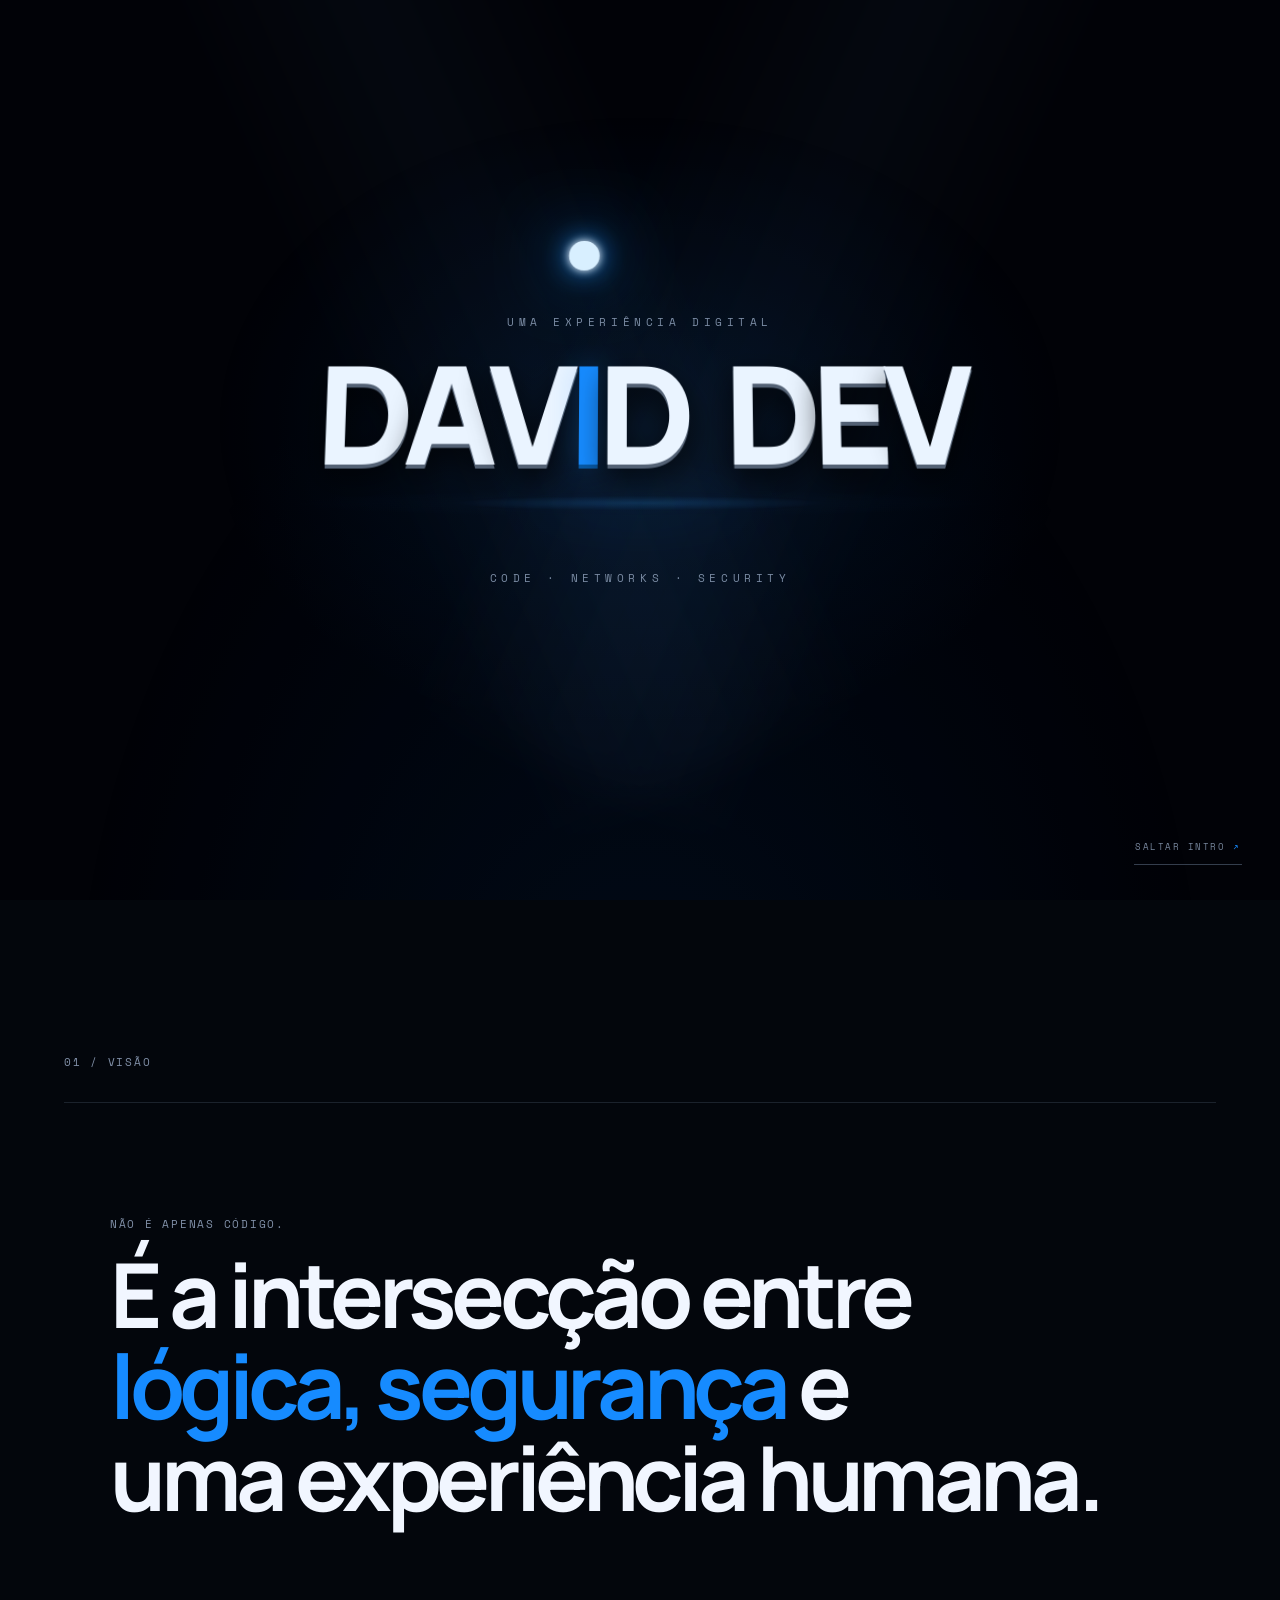
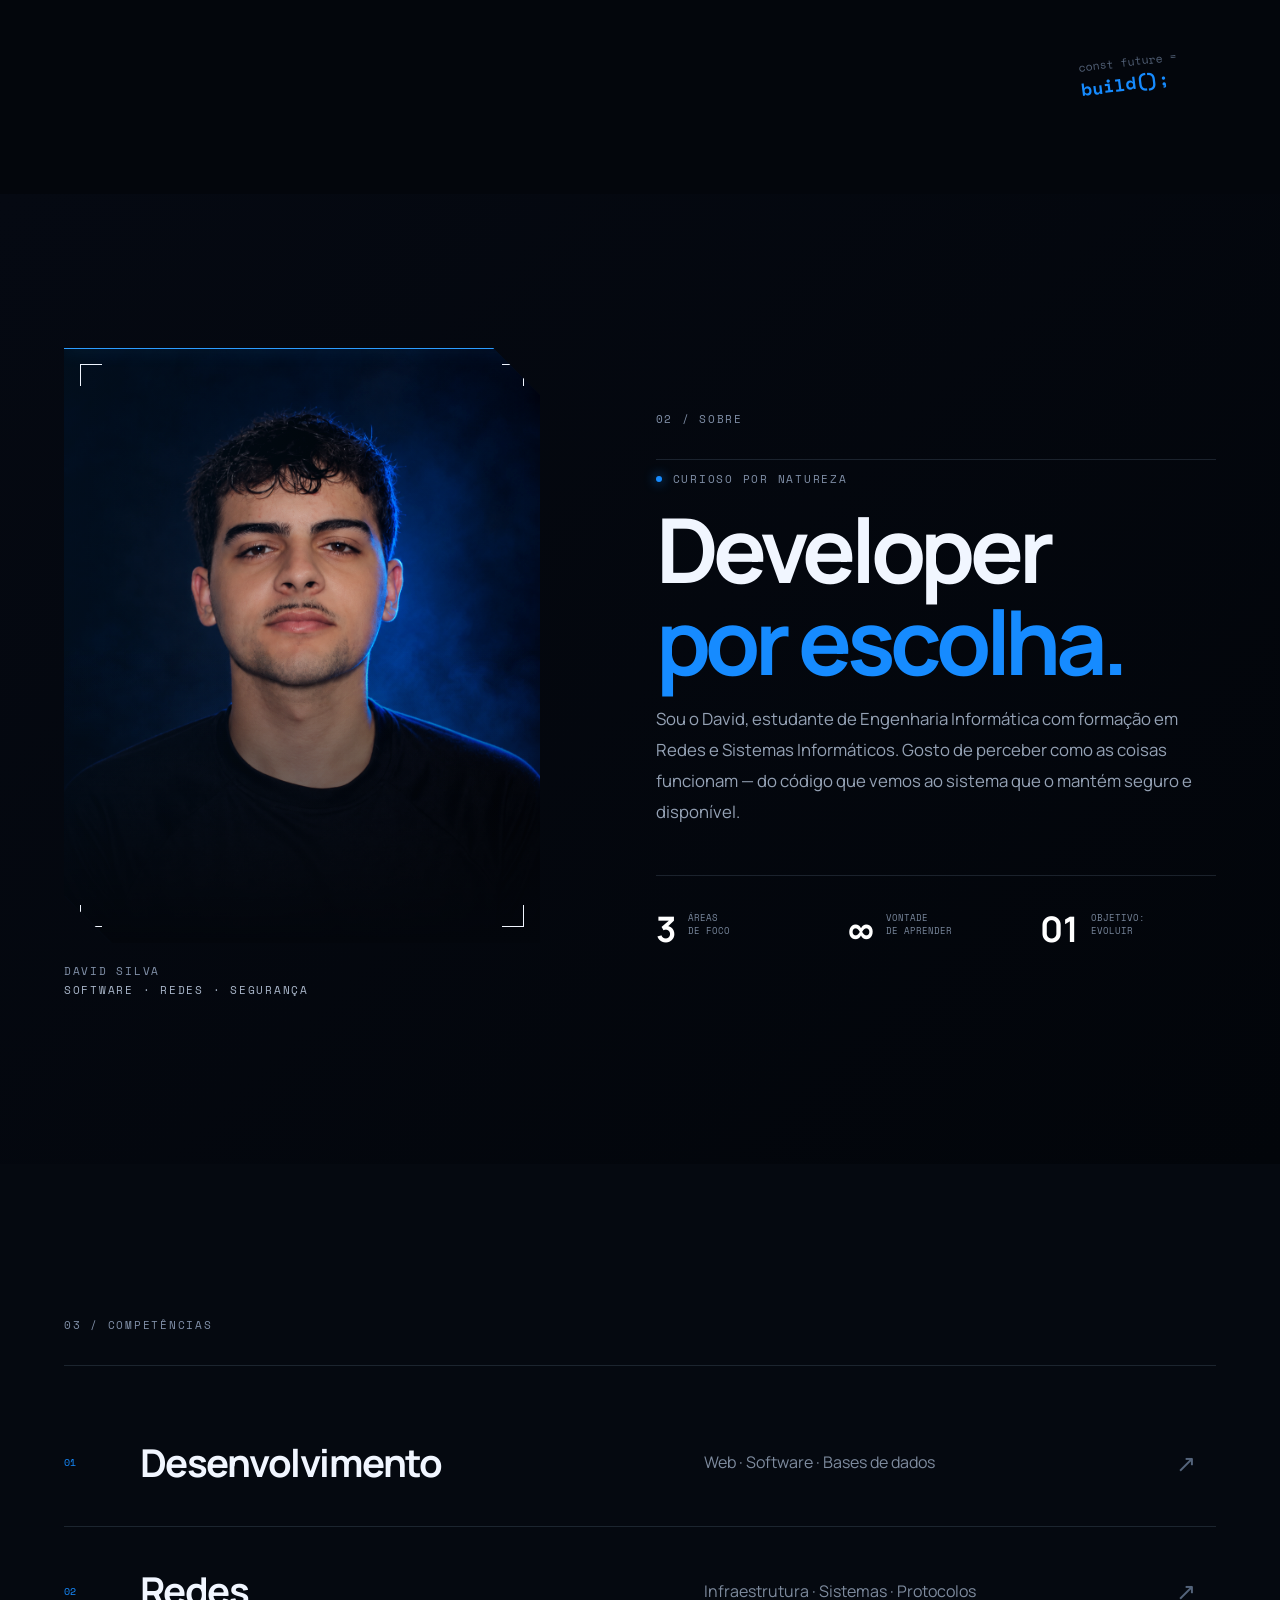
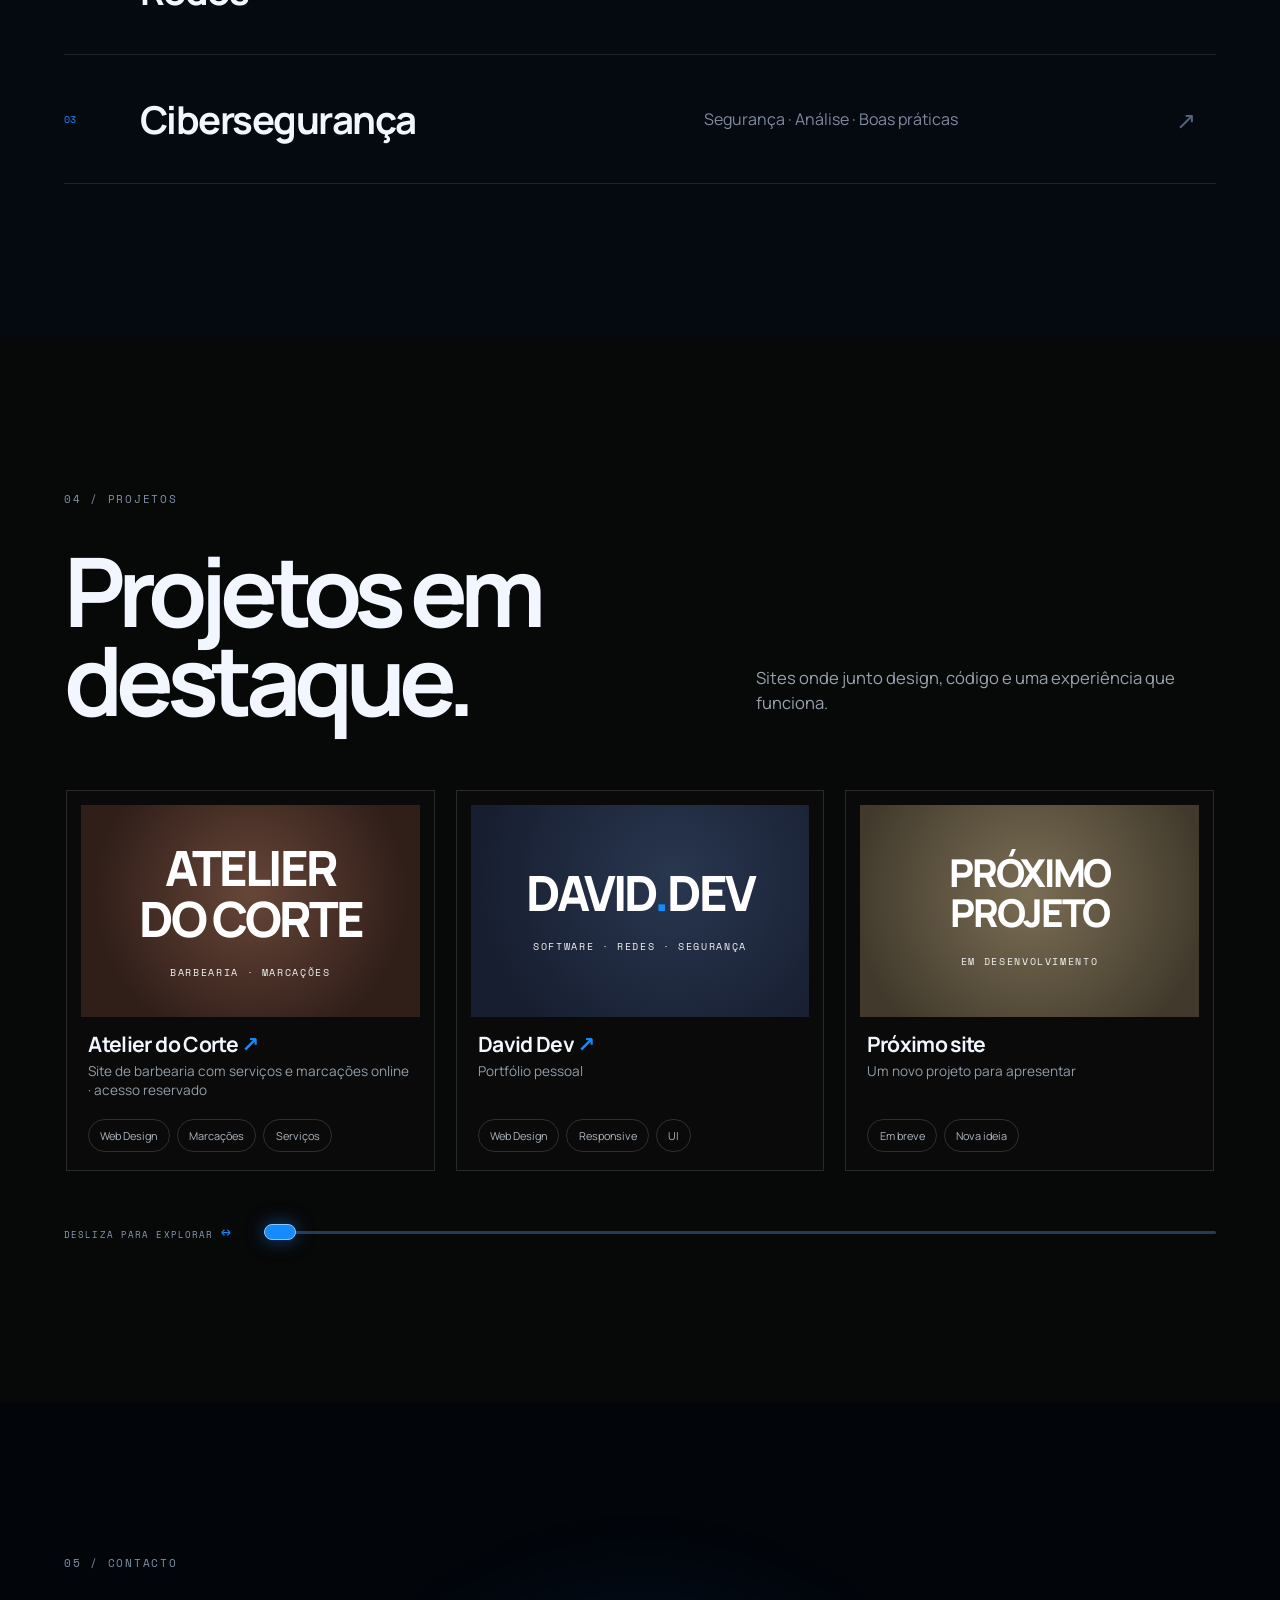
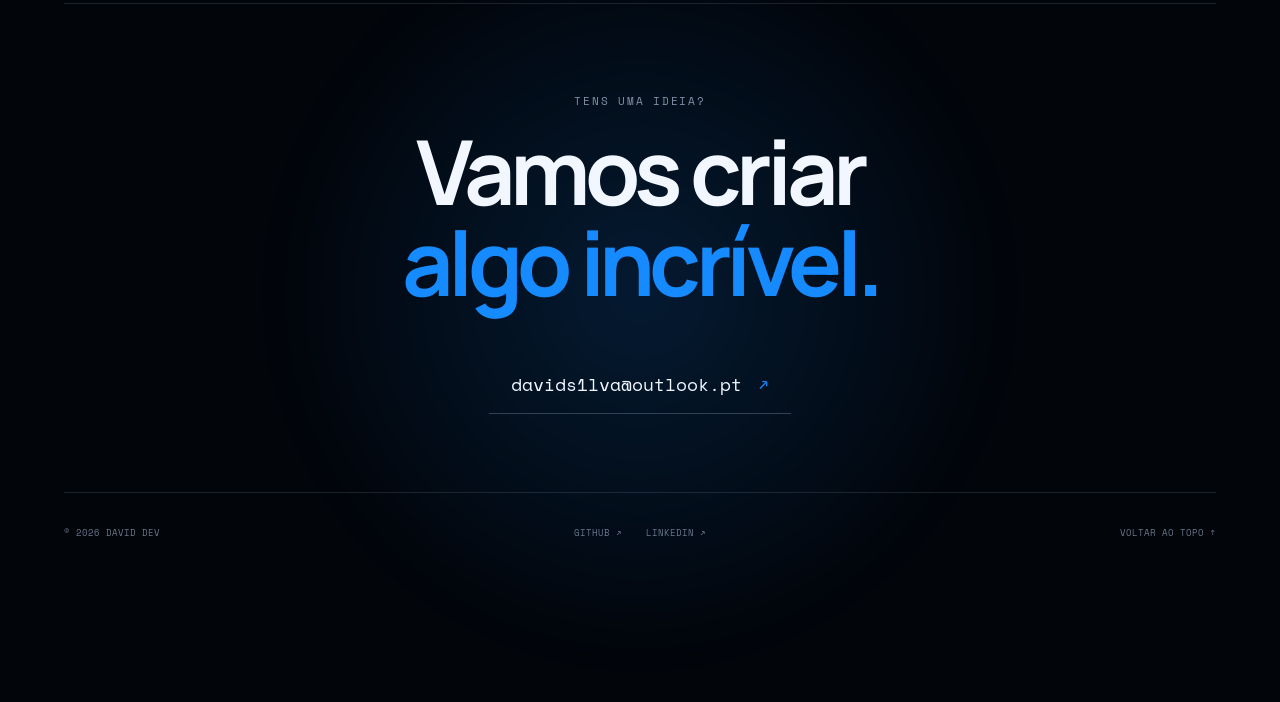
==== index.html @ c08ee21b "Refresh featured project stylesheet in browsers" ====
<!doctype html>
<html lang="pt-PT">
<head>
  <meta charset="UTF-8" />
  <meta name="viewport" content="width=device-width, initial-scale=1.0" />
  <meta name="theme-color" content="#03060c" />
  <meta name="description" content="Portfólio de David — estudante de Engenharia Informática, developer e entusiasta de redes e cibersegurança." />
  <title>David Dev — Software, Redes & Cibersegurança</title>
  <link rel="preconnect" href="https://fonts.googleapis.com" />
  <link rel="preconnect" href="https://fonts.gstatic.com" crossorigin />
  <link href="https://fonts.googleapis.com/css2?family=Manrope:wght@400;500;600;700;800&family=Space+Mono:wght@400;700&display=swap" rel="stylesheet" />
  <link rel="icon" type="image/svg+xml" href="data:image/svg+xml,%3Csvg xmlns='http://www.w3.org/2000/svg' viewBox='0 0 64 64'%3E%3Crect width='64' height='64' rx='14' fill='%2303060c'/%3E%3Cpath d='M17 16h14c11 0 18 6 18 16S42 48 31 48H17V16Zm10 9v14h4c5 0 8-2 8-7s-3-7-8-7h-4Z' fill='%231f8fff'/%3E%3C/svg%3E" />
  <link rel="stylesheet" href="styles.css?v=featured-20260915b" />
</head>
<body>
  <div class="noise" aria-hidden="true"></div>
  <div class="cursor-glow" aria-hidden="true"></div>

  <div class="cinematic-intro" id="cinematicIntro" aria-label="Introdução David Dev">
    <div class="cinema-sky" aria-hidden="true"></div>
    <div class="cinema-beam beam-left" aria-hidden="true"></div>
    <div class="cinema-beam beam-right" aria-hidden="true"></div>
    <div class="studio-scene">
      <p class="studio-presents">UMA EXPERIÊNCIA DIGITAL</p>
      <div class="studio-wordmark" aria-label="David Dev">
        <span>D</span><span>A</span><span>V</span><span class="letter-i">I<i class="studio-orb"></i></span><span>D</span>
        <b aria-hidden="true"></b>
        <span>D</span><span>E</span><span>V</span>
      </div>
      <div class="cinema-floor" aria-hidden="true"><i></i></div>
      <p class="studio-signature">CODE · NETWORKS · SECURITY</p>
    </div>
    <button class="skip-intro" type="button" id="skipIntro">SALTAR INTRO <span>↗</span></button>
  </div>

  <header class="nav-wrap">
    <a class="brand" href="#inicio" aria-label="David Dev — início">DAVID<span>.</span>DEV</a>
    <nav aria-label="Navegação principal">
      <a href="#sobre">Sobre</a>
      <a href="#projetos">Projetos</a>
      <a href="#contacto">Contacto</a>
    </nav>
    <a class="nav-cta magnetic" href="#contacto">Vamos falar <span>↗</span></a>
  </header>

  <main>
    <section class="hero" id="inicio">
      <div class="hero-layout">
        <div class="hero-content">
          <p class="eyebrow"><span></span> ENGENHARIA INFORMÁTICA · PORTUGAL</p>
          <h1>
            <span class="hero-line">Não é apenas um</span>
            <span class="hero-line">site <em>“bonitinho”.</em></span>
          </h1>
          <div class="hero-promise">
            <p class="mono">PENSADO PARA CRIAR</p>
            <div>
              <span>presença.</span>
              <span>segurança.</span>
              <span>experiência.</span>
            </div>
          </div>
          <a href="#sobre" class="hero-explore magnetic">CONHECER O DAVID <span>↓</span></a>
        </div>
        <figure class="hero-portrait" id="heroPortrait">
          <div class="portrait-halo" aria-hidden="true"></div>
          <img src="assets/david-placeholder.png" alt="Retrato de David" />
          <figcaption><span>DAVID SILVA</span><small>SOFTWARE DEVELOPER</small></figcaption>
        </figure>
      </div>
      <div class="hero-index" aria-hidden="true">00 — 01</div>
      <div class="scroll-tag" aria-hidden="true">SCROLL TO DISCOVER <span></span></div>
    </section>

    <section class="statement section-pad">
      <div class="section-number">01 / VISÃO</div>
      <div class="statement-copy reveal">
        <p class="mono">NÃO É APENAS CÓDIGO.</p>
        <h2>É a intersecção entre<br /><span>lógica, segurança</span> e<br />uma experiência humana.</h2>
      </div>
      <div class="float-code" aria-hidden="true">
        <span>const future =</span>
        <strong>build();</strong>
      </div>
    </section>

    <section class="about section-pad" id="sobre">
      <div class="about-visual reveal">
        <div class="photo-frame">
          <img class="photo-normal" src="assets/david-placeholder.png" alt="Retrato de David com iluminação azul sobre fundo escuro" />
          <div class="photo-matrix" aria-hidden="true">
            <img src="assets/ChatGPT Image 14_09_2026, 19_52_43.png" alt="" />
            <div class="matrix-code">
              <span>10110<br />01101<br />11001<br />00110<br />10011<br />01001</span>
              <span>DEV<br />0101<br />1100<br />0011<br />CODE<br />1010</span>
              <span>11010<br />00101<br />01110<br />10101<br />00011<br />11100</span>
              <span>NET<br />1011<br />SEC<br />0100<br />1110<br />DATA</span>
              <span>00111<br />11000<br />10110<br />01001<br />11101<br />00010</span>
              <span>SYS<br />0110<br />ROOT<br />1001<br />0101<br />NULL</span>
              <span>10101<br />01010<br />11100<br />00111<br />10001<br />01110</span>
              <span>0100<br />BYTE<br />1101<br />NODE<br />0010<br />1011</span>
            </div>
          </div>
          <div class="photo-scan" aria-hidden="true"></div>
          <span class="corner c1"></span><span class="corner c2"></span><span class="corner c3"></span><span class="corner c4"></span>
        </div>
        <p class="photo-note">DAVID SILVA<br /><strong>SOFTWARE · REDES · SEGURANÇA</strong></p>
      </div>
      <div class="about-copy reveal">
        <div class="section-number">02 / SOBRE</div>
        <p class="eyebrow"><span></span> CURIOSO POR NATUREZA</p>
        <h2>Developer<br /><span>por escolha.</span></h2>
        <p>Sou o David, estudante de Engenharia Informática com formação em Redes e Sistemas Informáticos. Gosto de perceber como as coisas funcionam — do código que vemos ao sistema que o mantém seguro e disponível.</p>
        <div class="stats">
          <div><strong>3</strong><span>ÁREAS<br />DE FOCO</span></div>
          <div><strong>∞</strong><span>VONTADE<br />DE APRENDER</span></div>
          <div><strong>01</strong><span>OBJETIVO:<br />EVOLUIR</span></div>
        </div>
      </div>
    </section>

    <section class="skills section-pad">
      <div class="section-number">03 / COMPETÊNCIAS</div>
      <div class="skills-list">
        <article class="skill-row reveal"><span>01</span><h3>Desenvolvimento</h3><p>Web · Software · Bases de dados</p><b>↗</b></article>
        <article class="skill-row reveal"><span>02</span><h3>Redes</h3><p>Infraestrutura · Sistemas · Protocolos</p><b>↗</b></article>
        <article class="skill-row reveal"><span>03</span><h3>Cibersegurança</h3><p>Segurança · Análise · Boas práticas</p><b>↗</b></article>
      </div>
    </section>

    <section class="projects section-pad" id="projetos" aria-labelledby="featured-heading">
  <div class="site-showcase-heading reveal">
    <div>
      <div class="section-number">04 / PROJETOS</div>
      <h2 id="featured-heading">Projetos em<br />destaque.</h2>
    </div>
    <p>Sites onde junto design, código e uma experiência que funciona.</p>
  </div>
  <div class="site-carousel reveal" id="siteCarousel" aria-label="Galeria de sites">
    <a class="site-tile" href="https://atelier-do-corte-david.davidsilva16766.chatgpt.site" target="_blank" rel="noopener noreferrer" aria-label="Abrir Atelier do Corte, acesso reservado">
      <div class="site-preview site-preview--barber" aria-hidden="true">
        <div>
          <strong>ATELIER<br>DO CORTE</strong>
          <small>BARBEARIA · MARCAÇÕES</small>
        </div>
      </div>
      <div class="site-tile-meta">
        <h3>Atelier do Corte <span aria-hidden="true">↗</span>
        </h3>
        <p>Site de barbearia com serviços e marcações online · acesso reservado</p>
        <div class="site-tags">
          <span>Web Design</span>
          <span>Marcações</span>
          <span>Serviços</span>
        </div>
      </div>
    </a>
    <a class="site-tile" href="https://davids1lva.github.io/davids1lva/" target="_blank" rel="noopener noreferrer" aria-label="Abrir David Dev">
      <div class="site-preview site-preview--portfolio" aria-hidden="true">
        <div>
          <strong>DAVID<span>.</span>DEV</strong>
          <small>SOFTWARE · REDES · SEGURANÇA</small>
        </div>
      </div>
      <div class="site-tile-meta">
        <h3>David Dev <span aria-hidden="true">↗</span>
        </h3>
        <p>Portfólio pessoal</p>
        <div class="site-tags">
          <span>Web Design</span>
          <span>Responsive</span>
          <span>UI</span>
        </div>
      </div>
    </a>
    <article class="site-tile site-tile--future" aria-label="Espaço para Próximo site">
      <div class="site-preview site-preview--future-one" aria-hidden="true">
        <div>
          <strong>PRÓXIMO<br>PROJETO</strong>
          <small>EM DESENVOLVIMENTO</small>
        </div>
      </div>
      <div class="site-tile-meta">
        <h3>Próximo site</h3>
        <p>Um novo projeto para apresentar</p>
        <div class="site-tags">
          <span>Em breve</span>
          <span>Nova ideia</span>
        </div>
      </div>
    </article>
    <article class="site-tile site-tile--future" aria-label="Espaço para Mais por vir">
      <div class="site-preview site-preview--future-two" aria-hidden="true">
        <div>
          <strong>MAIS POR<br>VIR</strong>
          <small>NOVAS IDEIAS A CAMINHO</small>
        </div>
      </div>
      <div class="site-tile-meta">
        <h3>Mais por vir</h3>
        <p>Espaço para o próximo trabalho</p>
        <div class="site-tags">
          <span>Em breve</span>
          <span>Novos projetos</span>
        </div>
      </div>
    </article>
  </div>
  <div class="site-carousel-control reveal">
    <label for="siteRange">DESLIZA PARA EXPLORAR <span aria-hidden="true">↔</span>
    </label>
    <input id="siteRange" class="site-range" type="range" min="0" max="100" value="0" aria-controls="siteCarousel" aria-label="Deslizar pelos projetos apresentados" />
  </div>
</section>

    <section class="contact section-pad" id="contacto">
      <div class="contact-aura" aria-hidden="true"></div>
      <div class="section-number">05 / CONTACTO</div>
      <div class="contact-copy reveal">
        <p class="mono">TENS UMA IDEIA?</p>
        <h2>Vamos criar<br /><span>algo incrível.</span></h2>
        <a class="email-link magnetic" href="mailto:davids1lva@outlook.pt">davids1lva@outlook.pt <span>↗</span></a>
      </div>
      <footer>
        <p>© <span id="year"></span> DAVID DEV</p>
        <div>
  <a href="https://github.com/davids1lva" target="_blank">GITHUB ↗</a>
  <a href="https://www.linkedin.com/in/davids1lva/" target="_blank">LINKEDIN ↗</a>
</div>
        <a href="#inicio">VOLTAR AO TOPO ↑</a>
      </footer>
    </section>
  </main>
  <script src="script.js"></script>
</body>
</html>
---- styles.css ----
:root{--bg:#03060c;--surface:#080d16;--ink:#f1f6ff;--muted:#8290a6;--blue:#168bff;--line:rgba(151,177,211,.16);--pad:clamp(1.25rem,5vw,5rem)}
*{box-sizing:border-box}html{scroll-behavior:smooth}body{margin:0;background:var(--bg);color:var(--ink);font-family:Manrope,system-ui,sans-serif;overflow-x:hidden}body.loading{overflow:hidden}::selection{background:var(--blue);color:white}a{color:inherit;text-decoration:none}img{display:block;max-width:100%}
.noise{position:fixed;inset:0;z-index:20;pointer-events:none;opacity:.045;background-image:url("data:image/svg+xml,%3Csvg viewBox='0 0 180 180' xmlns='http://www.w3.org/2000/svg'%3E%3Cfilter id='n'%3E%3CfeTurbulence type='fractalNoise' baseFrequency='.8' numOctaves='3' stitchTiles='stitch'/%3E%3C/filter%3E%3Crect width='100%25' height='100%25' filter='url(%23n)' opacity='.8'/%3E%3C/svg%3E")}.cursor-glow{position:fixed;width:420px;height:420px;border-radius:50%;background:radial-gradient(circle,rgba(22,139,255,.14),transparent 68%);pointer-events:none;z-index:25;mix-blend-mode:screen;transform:translate(-50%,-50%);transition:opacity .3s}.intro{position:fixed;inset:0;background:#020409;z-index:100;display:grid;place-content:center;gap:1.5rem;animation:introExit .9s 1.65s cubic-bezier(.7,0,.2,1) forwards}.intro-mark{font-size:clamp(3rem,9vw,7rem);font-weight:800;letter-spacing:-.08em}.intro-mark span,.brand span{color:var(--blue)}.intro-line{width:180px;height:1px;background:#142236;overflow:hidden}.intro-line span{display:block;width:100%;height:100%;background:var(--blue);transform:translateX(-100%);animation:load 1.25s .15s ease forwards}@keyframes load{to{transform:none}}@keyframes introExit{to{transform:translateY(-102%);visibility:hidden}}
.nav-wrap{height:88px;position:absolute;z-index:30;top:0;left:0;width:100%;display:flex;align-items:center;justify-content:space-between;padding:0 var(--pad);border-bottom:1px solid var(--line)}.brand{font:700 .9rem Space Mono,monospace;letter-spacing:.08em}.nav-wrap nav{display:flex;gap:2.2rem}.nav-wrap nav a{font-size:.77rem;color:#aab6c8;transition:.2s}.nav-wrap nav a:hover{color:white}.nav-cta{font-size:.78rem;border:1px solid #283448;padding:.85rem 1.1rem;border-radius:999px}.nav-cta span{color:var(--blue);margin-left:.5rem}
.hero{position:relative;min-height:100svh;display:flex;align-items:center;padding:8rem var(--pad) 4rem;isolation:isolate;overflow:hidden}.hero:before{content:"";position:absolute;inset:0;background:linear-gradient(90deg,var(--bg) 0%,transparent 60%),radial-gradient(circle at 72% 45%,rgba(8,76,145,.13),transparent 34%);z-index:-2}.hero-content{width:min(1180px,100%);margin:auto;position:relative;z-index:2}.eyebrow,.mono,.section-number,.photo-note,.project-disclaimer{font:400 .68rem Space Mono,monospace;letter-spacing:.16em;color:#8190a8}.eyebrow{display:flex;align-items:center;gap:.7rem}.eyebrow span{width:6px;height:6px;border-radius:50%;background:var(--blue);box-shadow:0 0 12px var(--blue)}.hero h1{margin:clamp(1.6rem,4vw,3rem) 0;font-size:clamp(4rem,10.8vw,9.6rem);line-height:.82;letter-spacing:-.075em;user-select:none}.hero-line{display:block;opacity:0;transform:translateY(70px);animation:heroIn 1.1s 2.05s cubic-bezier(.16,1,.3,1) forwards}.hero-line:nth-child(2){animation-delay:2.18s}.outline{color:transparent;-webkit-text-stroke:1px rgba(227,239,255,.75)}.outline em{font-style:normal;color:var(--blue);-webkit-text-stroke:0;text-shadow:0 0 45px rgba(22,139,255,.32)}@keyframes heroIn{to{opacity:1;transform:none}}.hero-footer{display:flex;justify-content:space-between;align-items:flex-end;max-width:890px}.hero-footer>p{font-size:clamp(.95rem,1.4vw,1.15rem);line-height:1.75;color:#91a0b5;max-width:550px}.round-link{width:96px;height:96px;border:1px solid #31405a;border-radius:50%;display:flex;flex-direction:column;align-items:center;justify-content:center;gap:.45rem;transition:.3s}.round-link:hover{border-color:var(--blue);background:rgba(22,139,255,.08)}.round-link span{color:var(--blue);font-size:1.35rem}.round-link small{font:400 .55rem Space Mono}.scroll-tag{position:absolute;right:var(--pad);bottom:2rem;writing-mode:vertical-rl;font:400 .52rem Space Mono;letter-spacing:.18em;color:#5e6d83;display:flex;align-items:center;gap:.7rem}.scroll-tag span{display:block;width:1px;height:50px;background:linear-gradient(var(--blue),transparent)}
.hero-orbit{position:absolute;z-index:-1;right:-4vw;top:14%;width:min(50vw,680px);aspect-ratio:1;opacity:.65}.orbit{position:absolute;border:1px solid rgba(47,145,255,.21);border-radius:50%;inset:10%;animation:spin 18s linear infinite}.orbit:before,.orbit:after{content:"";position:absolute;width:8px;height:8px;border-radius:50%;background:var(--blue);box-shadow:0 0 20px var(--blue)}.orbit:before{left:13%;top:12%}.orbit:after{right:5%;bottom:24%}.orbit-two{inset:27%;animation-direction:reverse;animation-duration:11s;border-style:dashed}.core{position:absolute;inset:41%;border-radius:50%;background:var(--blue);filter:blur(35px);opacity:.32}@keyframes spin{to{transform:rotate(360deg)}}
.section-pad{padding:clamp(6rem,12vw,11rem) var(--pad);position:relative}.section-number{padding-bottom:2rem;border-bottom:1px solid var(--line)}.statement{min-height:90vh;display:flex;flex-direction:column;justify-content:center}.statement-copy{margin:clamp(4rem,8vw,8rem) auto;width:min(1060px,100%)}.statement-copy h2,.about-copy h2,.projects-heading h2,.contact h2{font-size:clamp(2.8rem,7vw,7.4rem);line-height:1.02;letter-spacing:-.06em;margin:1rem 0}.statement-copy h2 span,.about-copy h2 span,.projects-heading h2 span,.contact h2 span{color:var(--blue)}.float-code{position:absolute;right:8%;bottom:11%;font:400 .72rem Space Mono;color:#526076;transform:rotate(-7deg)}.float-code strong{display:block;color:#168bff;font-size:1.1rem}
.about{display:grid;grid-template-columns:minmax(280px,.85fr) minmax(340px,1fr);gap:clamp(3rem,9vw,10rem);align-items:center;background:linear-gradient(135deg,#050912,#02050a)}.photo-frame{position:relative;aspect-ratio:4/5;overflow:hidden;background:#07101d;clip-path:polygon(0 0,90% 0,100% 8%,100% 100%,10% 100%,0 92%)}.photo-frame:after{content:"";position:absolute;inset:0;background:linear-gradient(180deg,transparent 50%,#03060c 100%),linear-gradient(90deg,rgba(10,81,150,.18),transparent)}.photo-frame img{width:100%;height:100%;object-fit:cover;filter:saturate(.75) contrast(1.08)}.photo-scan{position:absolute;z-index:2;left:0;top:0;width:100%;height:1px;background:#2c9dff;box-shadow:0 0 16px #168bff;animation:scan 5s ease-in-out infinite}@keyframes scan{50%{top:100%}}.corner{position:absolute;z-index:3;width:22px;height:22px;border-color:#40a9ff}.c1{top:16px;left:16px;border-top:1px solid;border-left:1px solid}.c2{top:16px;right:16px;border-top:1px solid;border-right:1px solid}.c3{bottom:16px;left:16px;border-bottom:1px solid;border-left:1px solid}.c4{bottom:16px;right:16px;border-bottom:1px solid;border-right:1px solid}.photo-note{line-height:1.7;margin-top:1.2rem}.photo-note strong{color:#aab7ca;font-weight:400}.about-copy>p:not(.eyebrow){color:#95a2b5;line-height:1.85;font-size:1.05rem;max-width:630px}.stats{display:grid;grid-template-columns:repeat(3,1fr);border-top:1px solid var(--line);margin-top:3rem;padding-top:2.2rem;gap:1rem}.stats div{display:flex;align-items:flex-start;gap:.8rem}.stats strong{font-size:2.2rem;color:white;line-height:1}.stats span{font:400 .55rem Space Mono;color:#78869b;line-height:1.5}
.skills{background:#050910}.skills-list{margin-top:2rem}.skill-row{display:grid;grid-template-columns:60px 1.2fr 1fr 40px;align-items:center;gap:1rem;padding:2.3rem 0;border-bottom:1px solid var(--line);transition:.35s}.skill-row:hover{padding-left:1.4rem;border-color:rgba(22,139,255,.5)}.skill-row>span{font:400 .65rem Space Mono;color:var(--blue)}.skill-row h3{font-size:clamp(1.55rem,3vw,3rem);letter-spacing:-.04em;margin:0}.skill-row p{color:#7e8b9e}.skill-row b{font-weight:400;font-size:1.5rem;color:#54647b;transition:.3s}.skill-row:hover b{color:var(--blue);transform:rotate(45deg)}
.projects-heading{display:flex;align-items:flex-end;justify-content:space-between;margin-bottom:5rem}.projects-heading .section-number{align-self:flex-start;min-width:260px}.projects-heading h2{margin:0}.project-grid{display:grid;grid-template-columns:1fr 1fr;gap:2rem}.project-card{display:block}.project-ui{height:clamp(350px,42vw,580px);position:relative;overflow:hidden;border:1px solid var(--line);background:#07101d;transition:.55s cubic-bezier(.16,1,.3,1)}.project-card:hover .project-ui{transform:scale(.985);border-color:rgba(22,139,255,.5)}.factory-ui{padding:12%;background:radial-gradient(circle at 50% 50%,#102b4d,#050914 70%)}.ui-top{display:flex;justify-content:space-between;font:400 .55rem Space Mono;letter-spacing:.15em;color:#7890ad}.ui-top i{width:7px;height:7px;border-radius:50%;background:#3cff9b;box-shadow:0 0 12px #3cff9b}.gauge{width:65%;aspect-ratio:1;margin:8% auto;border-radius:50%;display:grid;place-items:center;background:conic-gradient(var(--blue) 0 84%,rgba(255,255,255,.08) 84%);position:relative;box-shadow:0 0 50px rgba(22,139,255,.18)}.gauge:before{content:"";position:absolute;inset:8px;background:#0a1424;border-radius:50%}.gauge div{z-index:1;text-align:center}.gauge strong{font-size:clamp(2rem,5vw,4.5rem);letter-spacing:-.06em}.gauge small{display:block;font:400 .55rem Space Mono;color:#66809d}.ui-stats{display:flex;justify-content:space-between;border-top:1px solid rgba(255,255,255,.1);padding-top:1rem}.ui-stats span{font:700 1rem Space Mono}.ui-stats small{display:block;color:#5c6c80;font-size:.45rem;margin-top:.4rem}.network-ui{background:radial-gradient(circle,#09274a,#04070d 65%);display:grid;place-items:center}.network-core{width:118px;height:118px;border-radius:50%;border:1px solid #148dff;display:grid;place-content:center;text-align:center;font:700 1rem Space Mono;box-shadow:0 0 50px rgba(22,139,255,.25),inset 0 0 25px rgba(22,139,255,.15);z-index:2}.network-core span{color:#168bff;font-size:.65rem}.network-ui svg{position:absolute;width:100%;height:100%;inset:0}.network-ui path{stroke:#168bff;stroke-width:.7;fill:none;stroke-dasharray:5 7;opacity:.55}.node{position:absolute;width:13px;height:13px;border-radius:50%;background:#0b1726;border:2px solid #168bff;box-shadow:0 0 15px #168bff;z-index:2}.n1{left:17%;top:20%}.n2{right:16%;top:17%}.n3{left:20%;bottom:16%}.n4{right:13%;bottom:18%}.project-meta{display:grid;grid-template-columns:40px 1fr 30px;gap:1rem;padding:1.6rem 0;align-items:start}.project-meta>span{font:400 .6rem Space Mono;color:var(--blue)}.project-meta h3{font-size:1.35rem;margin:0 0 .4rem}.project-meta p{margin:0;color:#738198;font-size:.8rem}.project-meta b{font-weight:400;color:#6f819a;font-size:1.4rem}.project-disclaimer{text-align:right;margin-top:2rem}
.contact{min-height:100vh;display:flex;flex-direction:column;justify-content:space-between;overflow:hidden;background:#02050a}.contact-copy{text-align:center;margin:auto;position:relative;z-index:2}.contact-copy .mono{color:#8190a8}.email-link{display:inline-flex;align-items:center;gap:1rem;margin-top:2rem;padding:1rem 1.4rem;border-bottom:1px solid #304158;font:400 clamp(.9rem,1.5vw,1.1rem) Space Mono}.email-link span{color:var(--blue)}.contact-aura{position:absolute;width:65vw;height:65vw;max-width:950px;max-height:950px;border-radius:50%;left:50%;top:50%;transform:translate(-50%,-45%);background:radial-gradient(circle,rgba(14,97,183,.23),transparent 64%);filter:blur(10px)}footer{display:flex;justify-content:space-between;align-items:center;border-top:1px solid var(--line);padding-top:1.5rem;font:400 .58rem Space Mono;color:#69778b;position:relative;z-index:2}footer div{display:flex;gap:1.5rem}footer a:hover{color:white}
.reveal{opacity:0;transform:translateY(60px);transition:opacity 1s cubic-bezier(.16,1,.3,1),transform 1s cubic-bezier(.16,1,.3,1)}.reveal.visible{opacity:1;transform:none}
@media (max-width:800px){.nav-wrap{height:72px}.nav-wrap nav{display:none}.nav-cta{padding:.7rem .9rem}.hero{padding-top:7rem}.hero h1{font-size:clamp(3.65rem,18vw,6.5rem);line-height:.88}.hero-orbit{width:95vw;right:-45vw;top:25%}.hero-footer{align-items:center}.hero-footer>p{max-width:75%}.round-link{width:74px;height:74px}.scroll-tag{display:none}.statement{min-height:75vh}.float-code{display:none}.about{grid-template-columns:1fr}.about-visual{max-width:520px}.stats{gap:.5rem}.stats div{display:block}.stats span{display:block;margin-top:.7rem}.skill-row{grid-template-columns:36px 1fr 25px}.skill-row p{grid-column:2;grid-row:2;margin:0}.skill-row b{grid-column:3;grid-row:1/3}.projects-heading{display:block}.projects-heading .section-number{margin-bottom:3rem}.project-grid{grid-template-columns:1fr}.project-ui{height:min(110vw,540px)}footer{align-items:flex-start;gap:1.5rem;flex-wrap:wrap}footer div{order:3;width:100%}}
@media (pointer:coarse){.cursor-glow{display:none}}@media (prefers-reduced-motion:reduce){html{scroll-behavior:auto}*,*:before,*:after{animation-duration:.01ms!important;animation-iteration-count:1!important;transition-duration:.01ms!important}.intro{display:none}.hero-line,.reveal{opacity:1;transform:none}}

/* Cinematic David Dev opening */
.cinematic-intro{position:fixed;inset:0;z-index:100;display:grid;place-items:center;overflow:hidden;background:#010207;perspective:1200px;isolation:isolate;transition:opacity .8s ease,visibility .8s,transform .9s cubic-bezier(.7,0,.2,1)}
.cinematic-intro.intro--done{opacity:0;visibility:hidden;transform:scale(1.08);pointer-events:none}
.cinema-sky{position:absolute;inset:-20%;background:radial-gradient(ellipse at 50% 48%,rgba(20,87,160,.24),transparent 34%),radial-gradient(ellipse at 50% 100%,rgba(12,76,145,.2),transparent 46%);animation:skyBreathe 4.6s ease-in-out both}
.cinema-beam{position:absolute;top:-25%;width:26%;height:120%;background:linear-gradient(90deg,transparent,rgba(78,169,255,.09),transparent);filter:blur(16px);transform-origin:50% 0;opacity:0;animation:beamReveal 2.8s 1s ease-out forwards}
.beam-left{left:8%;transform:rotate(-24deg)}.beam-right{right:8%;transform:rotate(24deg)}
.studio-scene{position:relative;z-index:2;width:min(94vw,1100px);text-align:center;transform-style:preserve-3d}
.studio-presents,.studio-signature{font:400 clamp(.5rem,1vw,.68rem) Space Mono,monospace;letter-spacing:.42em;color:#7b8ca4;opacity:0}
.studio-presents{margin:0 0 1.5rem;animation:softReveal .8s .35s ease forwards}.studio-signature{margin:2rem 0 0;animation:signatureIn 1s 3.75s ease forwards}
.studio-wordmark{display:flex;align-items:flex-end;justify-content:center;white-space:nowrap;font-size:clamp(3rem,10.8vw,9.5rem);font-weight:800;line-height:.85;letter-spacing:-.075em;color:#eaf4ff;text-shadow:0 4px 0 #536174,0 12px 30px rgba(0,0,0,.8);transform:rotateX(8deg);transform-style:preserve-3d}
.studio-wordmark>span{display:inline-block;opacity:0;transform:translateY(52px) rotateX(-60deg) scale(.84);filter:blur(10px);animation:letterRise .75s cubic-bezier(.16,1,.3,1) forwards}
.studio-wordmark>span:nth-of-type(1){animation-delay:.65s}.studio-wordmark>span:nth-of-type(2){animation-delay:.73s}.studio-wordmark>span:nth-of-type(3){animation-delay:.81s}.studio-wordmark>span:nth-of-type(4){animation-delay:.89s}.studio-wordmark>span:nth-of-type(5){animation-delay:.97s}.studio-wordmark>span:nth-of-type(6){animation-delay:1.05s}.studio-wordmark>span:nth-of-type(7){animation-delay:1.13s}.studio-wordmark>span:nth-of-type(8){animation-delay:1.21s}
.studio-wordmark>b{display:block;width:.28em}.letter-i{position:relative;color:#168bff;text-shadow:0 0 30px rgba(22,139,255,.28),0 4px 0 #0757a1}
.studio-orb{position:absolute;width:.22em;height:.22em;left:50%;top:-.18em;border-radius:50%;background:#d8efff;box-shadow:0 0 10px #fff,0 0 28px #2196ff,0 0 72px #168bff;opacity:0;transform:translate(8em,-4em) scale(.45);animation:orbJourney 1.5s 1.2s cubic-bezier(.45,.05,.2,1) forwards}
.cinema-floor{position:relative;width:min(70vw,700px);height:70px;margin:-.2rem auto 0;border-radius:50%;background:radial-gradient(ellipse,rgba(45,145,239,.2),rgba(7,29,58,.08) 38%,transparent 70%);transform:rotateX(70deg)}
.cinema-floor:before,.cinema-floor:after{content:"";position:absolute;border:1px solid rgba(54,159,255,.2);border-radius:50%;inset:17% 25%;opacity:0;animation:impactRing 1.2s 3.45s ease-out forwards}.cinema-floor:after{animation-delay:3.58s}
.cinema-floor i{position:absolute;left:50%;top:50%;width:1px;height:1px;border-radius:50%;box-shadow:0 0 65px 32px rgba(22,139,255,.24);opacity:0;animation:floorGlow 1.3s 3.3s ease-out forwards}
.skip-intro{position:absolute;right:clamp(1.1rem,3vw,2.5rem);bottom:clamp(1.1rem,3vw,2.2rem);z-index:4;border:0;border-bottom:1px solid rgba(144,169,201,.36);padding:.7rem .1rem;background:none;color:#77879d;font:400 .58rem Space Mono,monospace;letter-spacing:.16em;cursor:pointer;opacity:0;animation:softReveal .7s 1.1s ease forwards;transition:color .2s,border-color .2s}.skip-intro:hover,.skip-intro:focus-visible{color:white;border-color:var(--blue);outline:none}.skip-intro span{color:var(--blue)}
.hero-line{animation:none}.intro-complete .hero-line{animation:heroIn 1.1s .18s cubic-bezier(.16,1,.3,1) forwards}.intro-complete .hero-line:nth-child(2){animation-delay:.31s}
@keyframes letterRise{to{opacity:1;transform:translateY(0) rotateX(0) scale(1);filter:blur(0)}}
@keyframes orbJourney{0%{opacity:0;transform:translate(8em,-4em) scale(.45)}8%{opacity:1}30%{transform:translate(5.3em,-2.2em) scale(.7)}50%{transform:translate(3.1em,-3.4em) scale(.82)}68%{transform:translate(1.45em,-1.65em) scale(.9)}82%{transform:translate(-50%,-2.1em) scale(1)}88%{transform:translate(-50%,-.4em) scale(1.35)}94%{transform:translate(-50%,-.82em) scale(.92)}100%{opacity:1;transform:translate(-50%,-.68em) scale(1)}}
@keyframes impactRing{0%{opacity:.8;transform:scale(.25)}100%{opacity:0;transform:scale(2.5)}}@keyframes floorGlow{0%{opacity:0;transform:scale(.2)}30%{opacity:1}100%{opacity:.3;transform:scale(1.8)}}
@keyframes softReveal{to{opacity:1}}@keyframes signatureIn{0%{opacity:0;letter-spacing:.7em}100%{opacity:1;letter-spacing:.42em}}@keyframes beamReveal{0%{opacity:0}35%{opacity:1}100%{opacity:.35}}@keyframes skyBreathe{0%{opacity:.2;transform:scale(1.08)}65%{opacity:1}100%{opacity:.65;transform:scale(1)}}
@keyframes orbJourneyMobile{0%{opacity:0;transform:translate(4em,-5em) scale(.45)}10%{opacity:1}36%{transform:translate(2.8em,-2.2em) scale(.72)}62%{transform:translate(1.2em,-3em) scale(.85)}83%{transform:translate(-50%,-2em) scale(1)}90%{transform:translate(-50%,-.42em) scale(1.3)}100%{opacity:1;transform:translate(-50%,-.68em) scale(1)}}
@media (max-width:800px){.studio-wordmark{font-size:clamp(2.8rem,15vw,6.5rem);letter-spacing:-.09em}.studio-wordmark>b{width:.18em}.studio-orb{animation-name:orbJourneyMobile}.studio-signature{letter-spacing:.2em!important;font-size:.48rem}}
@media (prefers-reduced-motion:reduce){.cinematic-intro{display:none}.hero-line{opacity:1;transform:none;animation:none!important}}

/* Editorial portrait hero */
.hero{display:block;min-height:100svh;padding:88px var(--pad) 0;background:radial-gradient(circle at 78% 43%,rgba(22,139,255,.13),transparent 31%),linear-gradient(115deg,#03060c 0%,#040912 56%,#020409 100%)}
.hero:before{background:linear-gradient(90deg,rgba(3,6,12,.98) 0%,rgba(3,6,12,.88) 35%,rgba(3,6,12,.08) 72%),linear-gradient(0deg,#03060c 0%,transparent 28%)}
.hero-layout{position:relative;display:grid;grid-template-columns:minmax(0,1.18fr) minmax(340px,.82fr);width:min(1320px,100%);min-height:calc(100svh - 88px);margin:0 auto}
.hero .hero-content{position:relative;z-index:4;width:auto;margin:0;align-self:center;padding:4rem 0 6rem}
.hero .eyebrow{margin-bottom:clamp(2rem,4vw,4rem)}
.hero h1{margin:0;font-size:clamp(3.7rem,7.6vw,8.5rem);line-height:.88;letter-spacing:-.075em;max-width:900px}
.hero h1 .hero-line{white-space:nowrap}.hero h1 em{font-style:normal;color:var(--blue);text-shadow:0 0 42px rgba(22,139,255,.3)}
.hero-promise{display:grid;grid-template-columns:150px 1fr;gap:clamp(1.4rem,4vw,4rem);align-items:start;margin-top:clamp(2.5rem,5vw,4.6rem);padding-top:1.5rem;border-top:1px solid rgba(132,160,195,.18);width:min(570px,78%)}
.hero-promise .mono{margin:.35rem 0 0;font-size:.57rem}.hero-promise>div{position:relative}
.hero-promise span{position:relative;display:block;padding-left:2.8rem;font-size:clamp(1.1rem,1.8vw,1.7rem);font-weight:700;line-height:1.18;letter-spacing:-.035em}.hero-promise span:before{content:"";position:absolute;left:0;top:50%;width:28px;height:1px;background:linear-gradient(90deg,var(--blue),transparent);transform:translateY(-50%)}
.hero-explore{display:inline-flex;align-items:center;gap:1.2rem;margin-top:2.6rem;font:400 .58rem Space Mono,monospace;letter-spacing:.16em;color:#8f9eb3}.hero-explore span{display:grid;place-items:center;width:38px;height:38px;border:1px solid rgba(95,130,173,.38);border-radius:50%;color:var(--blue)}
.hero-portrait{position:relative;z-index:2;align-self:end;height:calc(100svh - 88px);margin:0;overflow:visible;will-change:opacity,transform;transform-origin:60% 50%}
.hero-portrait:after{content:"";position:absolute;inset:0;background:linear-gradient(90deg,#03060c 0%,transparent 28%),linear-gradient(0deg,#03060c 0%,transparent 32%);pointer-events:none}
.hero-portrait img{width:100%;height:100%;object-fit:cover;object-position:50% 18%;filter:grayscale(1) contrast(1.14) brightness(.92);mask-image:linear-gradient(to bottom,black 0%,black 72%,transparent 100%);-webkit-mask-image:linear-gradient(to bottom,black 0%,black 72%,transparent 100%)}
.portrait-halo{position:absolute;z-index:-1;width:115%;aspect-ratio:1;left:-5%;top:8%;border-radius:50%;background:radial-gradient(circle,rgba(26,142,255,.25),rgba(10,56,108,.08) 42%,transparent 68%);filter:blur(18px)}
.hero-portrait figcaption{position:absolute;right:0;bottom:3.8rem;z-index:3;text-align:right;font:400 .66rem Space Mono,monospace;letter-spacing:.14em;color:#91a1b8}.hero-portrait figcaption span,.hero-portrait figcaption small{display:block}.hero-portrait figcaption small{margin-top:.45rem;color:var(--blue);font-size:.54rem}
.hero-index{position:absolute;left:var(--pad);bottom:2rem;font:400 .55rem Space Mono,monospace;letter-spacing:.16em;color:#526278}
.about-visual.reveal{opacity:0;transform:translateY(90px) scale(.94);clip-path:inset(14% 0 0 0);transition:opacity 1.2s cubic-bezier(.16,1,.3,1),transform 1.2s cubic-bezier(.16,1,.3,1),clip-path 1.2s cubic-bezier(.16,1,.3,1)}
.about-visual.reveal.visible{opacity:1;transform:none;clip-path:inset(0)}
@media (max-width:800px){.hero{padding:72px var(--pad) 0}.hero-layout{display:block;min-height:calc(100svh - 72px)}.hero .hero-content{min-height:calc(100svh - 72px);display:flex;flex-direction:column;justify-content:center;padding:3.5rem 0 7rem}.hero h1{position:relative;z-index:4;font-size:clamp(3.4rem,15vw,6.4rem);line-height:.9}.hero h1 .hero-line{white-space:normal}.hero-promise{position:relative;z-index:4;width:100%;grid-template-columns:105px 1fr;margin-top:2.8rem;gap:1rem}.hero-promise span{padding-left:1.5rem}.hero-promise span:before{width:16px}.hero-explore{position:relative;z-index:4}.hero-portrait{position:absolute;z-index:1;right:-28%;bottom:0;width:105%;height:78%;opacity:.58}.hero-portrait:after{background:linear-gradient(90deg,#03060c 0%,rgba(3,6,12,.56) 44%,transparent 76%),linear-gradient(0deg,#03060c 0%,transparent 36%)}.hero-portrait figcaption{display:none}.hero-index{display:none}}
@media (prefers-reduced-motion:reduce){.about-visual.reveal{opacity:1;transform:none;clip-path:none}}
.about .photo-frame img{filter:saturate(1) contrast(1.06)}


/* Matrix wipe — about portrait */
.photo-frame{isolation:isolate}
.photo-normal{position:relative;z-index:0}
.photo-matrix{position:absolute;z-index:1;inset:0;overflow:hidden;pointer-events:none;clip-path:inset(0 0 100% 0);animation:matrixWipe 5s ease-in-out infinite;will-change:clip-path}
.photo-matrix>img{position:absolute;inset:0;width:100%;height:100%;object-fit:cover;filter:grayscale(1) sepia(1) saturate(7) hue-rotate(72deg) brightness(.7) contrast(1.45)!important}
.photo-matrix:before{content:"";position:absolute;z-index:1;inset:0;background:radial-gradient(circle at 52% 35%,rgba(63,255,128,.24),transparent 37%),linear-gradient(90deg,rgba(0,255,92,.16),rgba(0,25,8,.06));mix-blend-mode:screen}
.matrix-code{position:absolute;z-index:2;inset:-25% 0 0;display:flex;justify-content:space-around;overflow:hidden;color:#6dff91;font:700 clamp(.42rem,1vw,.68rem)/1.45 Space Mono,monospace;letter-spacing:.06em;text-align:center;text-shadow:0 0 4px #00ff62,0 0 10px rgba(0,255,98,.9);mix-blend-mode:screen;opacity:.78}
.matrix-code:after{content:"";position:absolute;inset:0;background:repeating-linear-gradient(0deg,transparent 0 3px,rgba(0,0,0,.2) 4px)}
.matrix-code span{display:block;animation:matrixRain 2.4s linear infinite}
.matrix-code span:nth-child(2){animation-delay:-1.7s;opacity:.75}.matrix-code span:nth-child(3){animation-delay:-.45s}.matrix-code span:nth-child(4){animation-delay:-2.1s;opacity:.7}.matrix-code span:nth-child(5){animation-delay:-1.05s}.matrix-code span:nth-child(6){animation-delay:-.2s;opacity:.72}.matrix-code span:nth-child(7){animation-delay:-1.4s}.matrix-code span:nth-child(8){animation-delay:-2.25s;opacity:.8}
.photo-scan{z-index:4}
@keyframes matrixWipe{0%,100%{clip-path:inset(0 0 100% 0)}50%{clip-path:inset(0 0 0 0)}}
@keyframes matrixRain{from{transform:translateY(-18%)}to{transform:translateY(38%)}}
@media (prefers-reduced-motion:reduce){.photo-matrix,.photo-scan{display:none}}


/* Featured projects */
.projects{background:#070808}
.site-showcase-heading{display:grid;grid-template-columns:1fr 1fr;align-items:end;gap:3rem;margin-bottom:clamp(3rem,5vw,5rem)}
.site-showcase-heading .section-number{border:0;padding:0;margin-bottom:2.5rem}
.site-showcase-heading h2{font-size:clamp(3.8rem,7.5vw,8.2rem);line-height:.92;letter-spacing:-.075em;margin:0;user-select:none}
.site-showcase-heading>p{justify-self:end;max-width:460px;margin:0 0 .5rem;color:#98a2ad;font-size:clamp(.85rem,1.3vw,1.12rem);line-height:1.5}
.site-carousel{display:flex;gap:1.3rem;overflow-x:auto;scrollbar-width:none;overscroll-behavior-inline:contain;-webkit-overflow-scrolling:touch;padding:2px 2px 1.5rem}
.site-carousel::-webkit-scrollbar{display:none}
.site-tile{flex:0 0 calc((100% - 2.6rem)/3);min-width:0;border:1px solid rgba(255,255,255,.13);background:#0a0a0a;padding:clamp(.8rem,1.1vw,1.1rem);display:flex;flex-direction:column;transition:border-color .3s,transform .3s}
a.site-tile:hover,a.site-tile:focus-visible{border-color:rgba(22,139,255,.7);transform:translateY(-4px)}
a.site-tile:focus-visible{outline:2px solid var(--blue);outline-offset:3px}
.site-preview{aspect-ratio:1.6;width:100%;display:grid;place-items:center;overflow:hidden;padding:1rem;text-align:center}
.site-preview strong{display:block;color:#fff;font-weight:800;font-size:clamp(1.9rem,3.8vw,4rem);line-height:1.05;letter-spacing:-.06em}
.site-preview small{display:block;color:#f2f2f2;margin-top:1.3rem;font:400 clamp(.48rem,.8vw,.77rem) Space Mono,monospace;letter-spacing:.16em}
.site-preview--barber{background:radial-gradient(circle at 50% 42%,#674638,#301e19 75%)}
.site-preview--portfolio{background:radial-gradient(circle at 60% 35%,#293750,#171e30 80%)}
.site-preview--portfolio strong span{color:var(--blue)}
.site-preview--future-one{background:radial-gradient(circle at 50% 42%,#7b6e55,#413a2c 85%)}
.site-preview--future-two{background:radial-gradient(circle at 50% 42%,#354453,#17212a 85%)}
.site-tile--future .site-preview strong{font-size:clamp(1.65rem,3vw,3.4rem)}
.site-tile-meta{display:flex;flex-direction:column;flex:1;padding:.95rem .45rem .3rem}
.site-tile-meta h3{font-size:clamp(1.05rem,1.65vw,1.55rem);line-height:1.15;letter-spacing:-.03em;margin:0 0 .35rem}
.site-tile-meta h3 span{color:var(--blue)}
.site-tile-meta p{font-size:.85rem;color:#929eaa;line-height:1.45;margin:0 0 1.1rem}
.site-tags{display:flex;flex-wrap:wrap;gap:.45rem;margin-top:auto}
.site-tags span{border:1px solid rgba(255,255,255,.15);border-radius:100px;color:#aeb7c1;padding:.5rem .7rem;font:400 .68rem Manrope,system-ui,sans-serif;white-space:nowrap}
.site-carousel-control{display:flex;align-items:center;gap:2rem;margin-top:1.3rem}
.site-carousel-control label{white-space:nowrap;font:400 .58rem Space Mono,monospace;letter-spacing:.12em;color:#8c9ab0}
.site-carousel-control label span{color:var(--blue);font-size:1rem}
.site-range{flex:1;min-width:0;height:32px;margin:0;appearance:none;-webkit-appearance:none;background:transparent;cursor:pointer}
.site-range::-webkit-slider-runnable-track{height:3px;border-radius:10px;background:linear-gradient(90deg,var(--blue) 0 var(--site-progress,0%),#293b54 var(--site-progress,0%) 100%)}
.site-range::-moz-range-track{height:3px;border-radius:10px;background:#293b54}
.site-range::-moz-range-progress{height:3px;border-radius:10px;background:var(--blue)}
.site-range::-webkit-slider-thumb{appearance:none;-webkit-appearance:none;width:32px;height:16px;border:1px solid #8dc5ff;border-radius:20px;background:var(--blue);box-shadow:0 0 18px rgba(22,139,255,.5);margin-top:-7px}
.site-range::-moz-range-thumb{width:32px;height:16px;border:1px solid #8dc5ff;border-radius:20px;background:var(--blue);box-shadow:0 0 18px rgba(22,139,255,.5)}
.site-range:focus-visible{outline:2px solid var(--blue);outline-offset:3px}
@media(max-width:960px){.site-tile{flex-basis:calc((100% - 1.3rem)/2)}.site-preview strong{font-size:clamp(2.4rem,5vw,4rem)}}
@media(max-width:650px){.site-showcase-heading{display:block;margin-bottom:2.5rem}.site-showcase-heading .section-number{margin-bottom:1.4rem}.site-showcase-heading h2{font-size:clamp(3.5rem,13vw,5rem)}.site-showcase-heading>p{max-width:370px;margin:1.5rem 0 0}.site-carousel{gap:.9rem}.site-tile{flex-basis:min(85vw,390px)}.site-preview strong{font-size:clamp(2.4rem,9vw,3.7rem)}.site-carousel-control{display:block}.site-carousel-control label{display:block;margin-bottom:.5rem}.site-range{width:100%}}
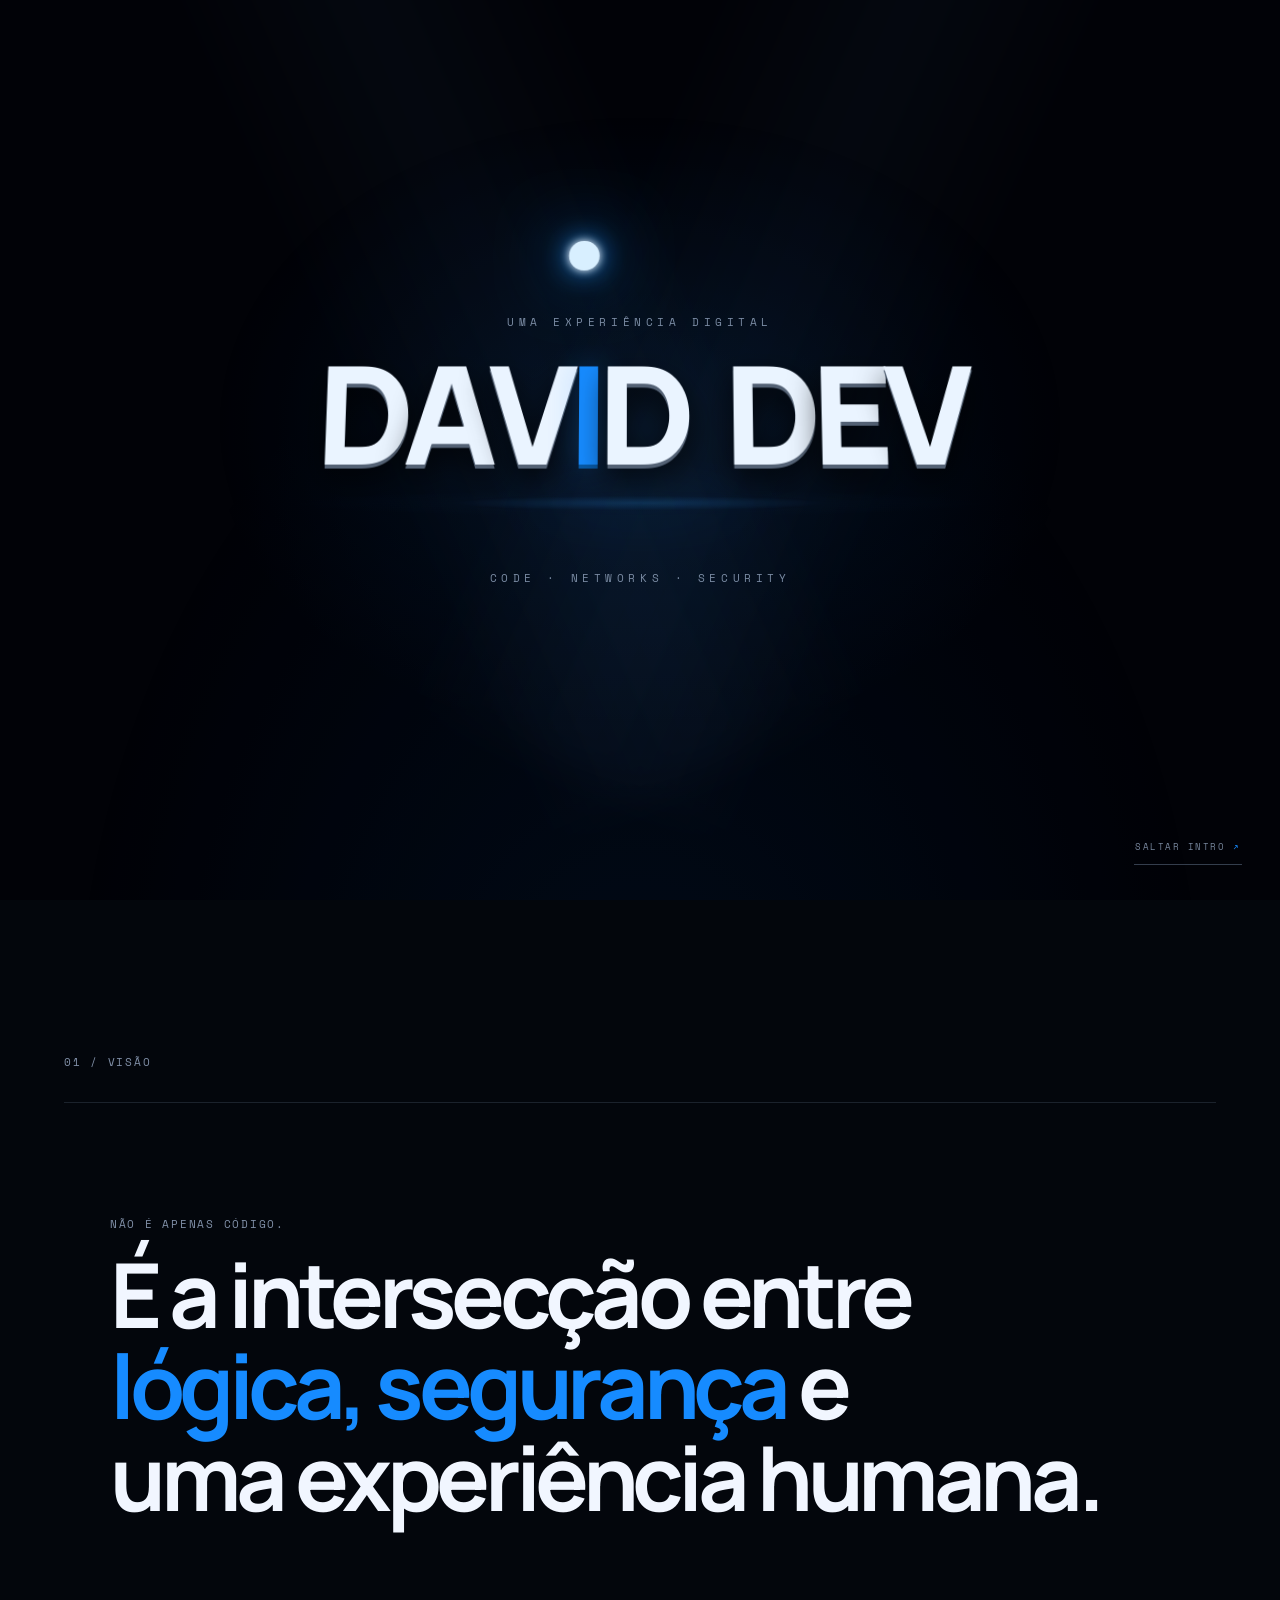
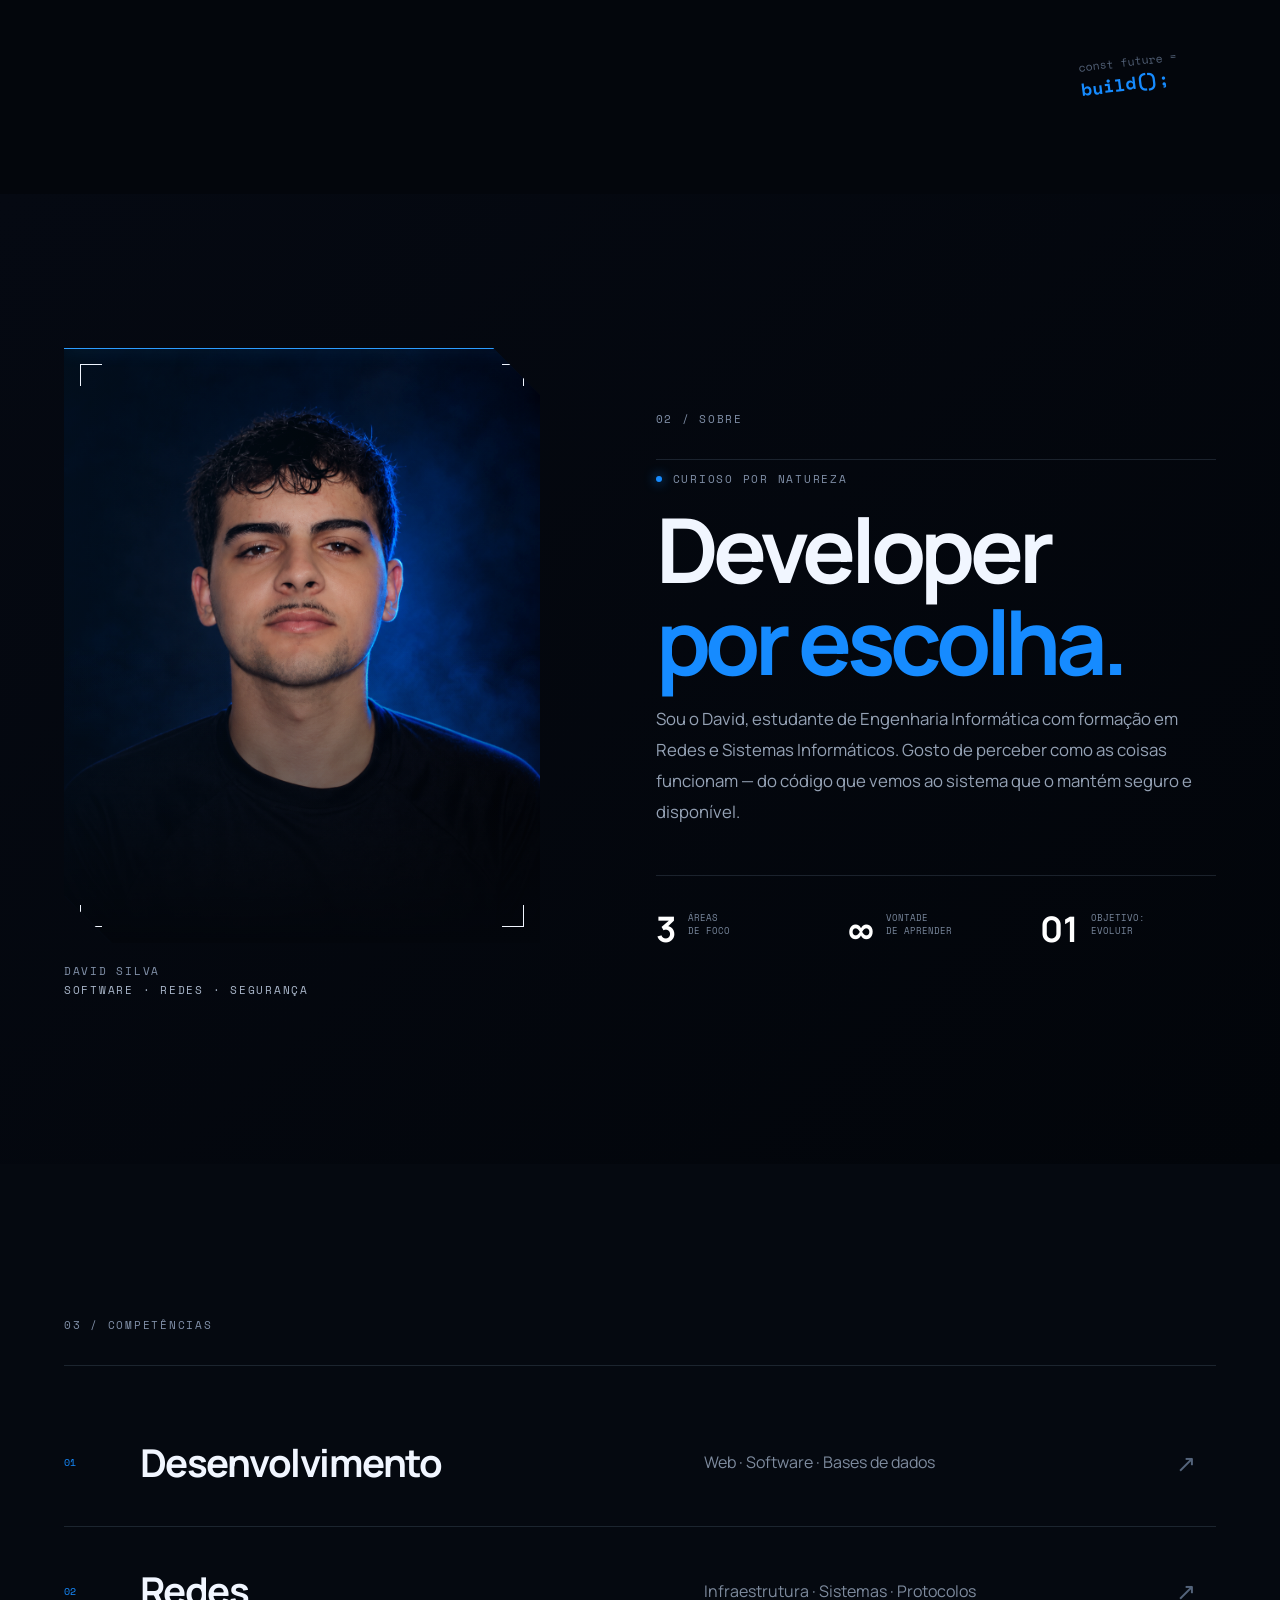
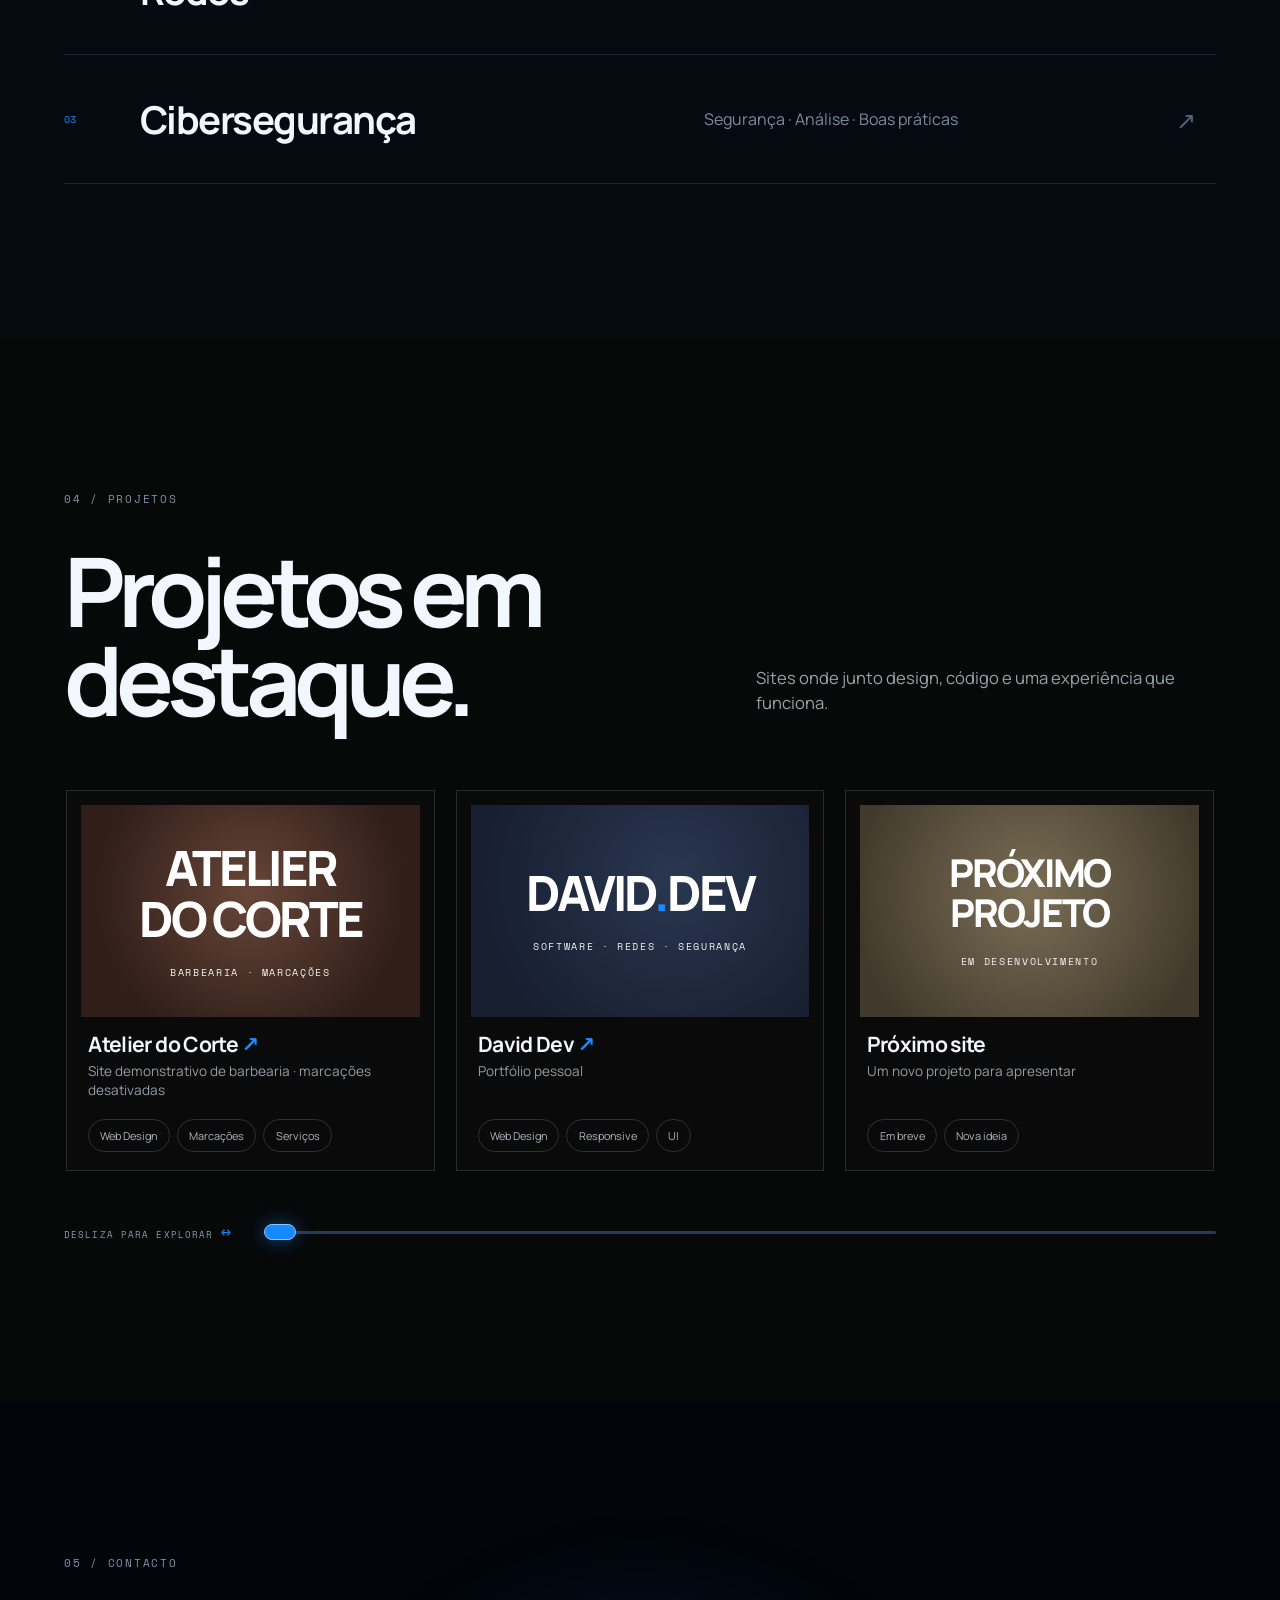
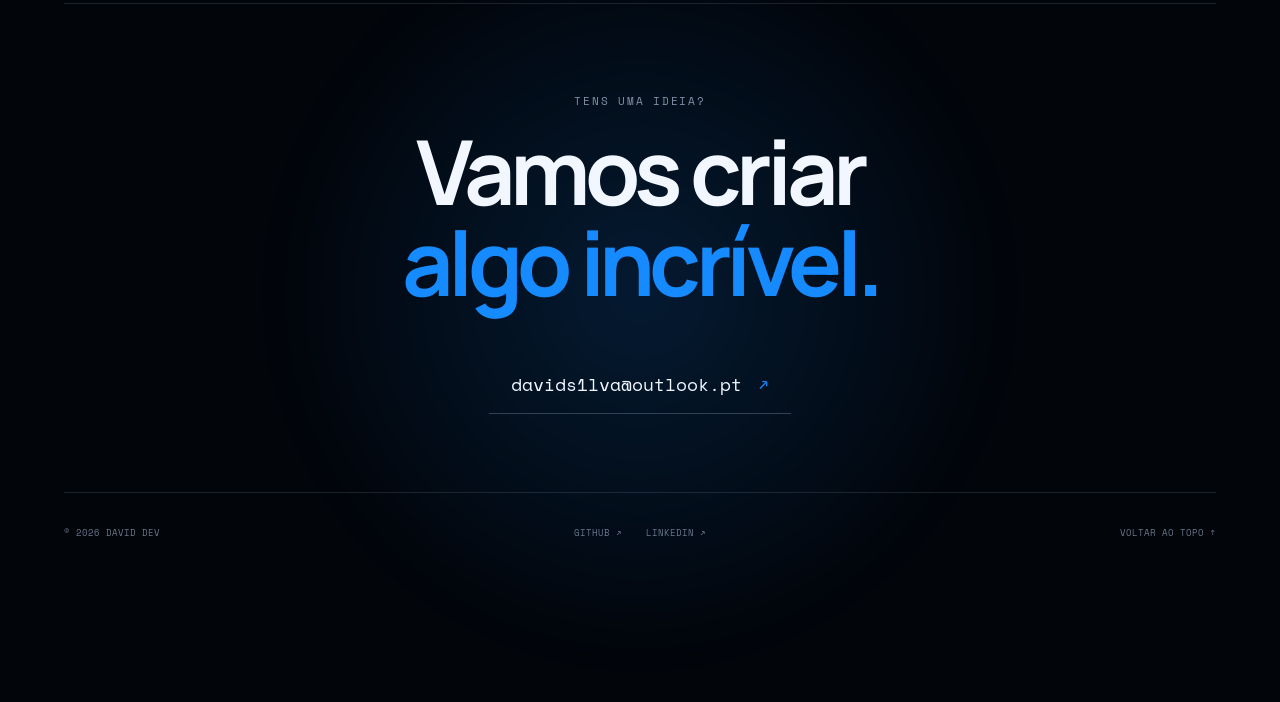
==== commit 461c8b08: "Link barber project to public static demonstration" ====
--- a/index.html
+++ b/index.html
@@ -137,7 +137,7 @@
     <p>Sites onde junto design, código e uma experiência que funciona.</p>
   </div>
   <div class="site-carousel reveal" id="siteCarousel" aria-label="Galeria de sites">
-    <a class="site-tile" href="https://atelier-do-corte-david.davidsilva16766.chatgpt.site" target="_blank" rel="noopener noreferrer" aria-label="Abrir Atelier do Corte, acesso reservado">
+    <a class="site-tile" href="https://davids1lva.github.io/davids1lva/barbearia-demo/" target="_blank" rel="noopener noreferrer" aria-label="Abrir Atelier do Corte, site demonstrativo">
       <div class="site-preview site-preview--barber" aria-hidden="true">
         <div>
           <strong>ATELIER<br>DO CORTE</strong>
@@ -147,7 +147,7 @@
       <div class="site-tile-meta">
         <h3>Atelier do Corte <span aria-hidden="true">↗</span>
         </h3>
-        <p>Site de barbearia com serviços e marcações online · acesso reservado</p>
+        <p>Site demonstrativo de barbearia · marcações desativadas</p>
         <div class="site-tags">
           <span>Web Design</span>
           <span>Marcações</span>
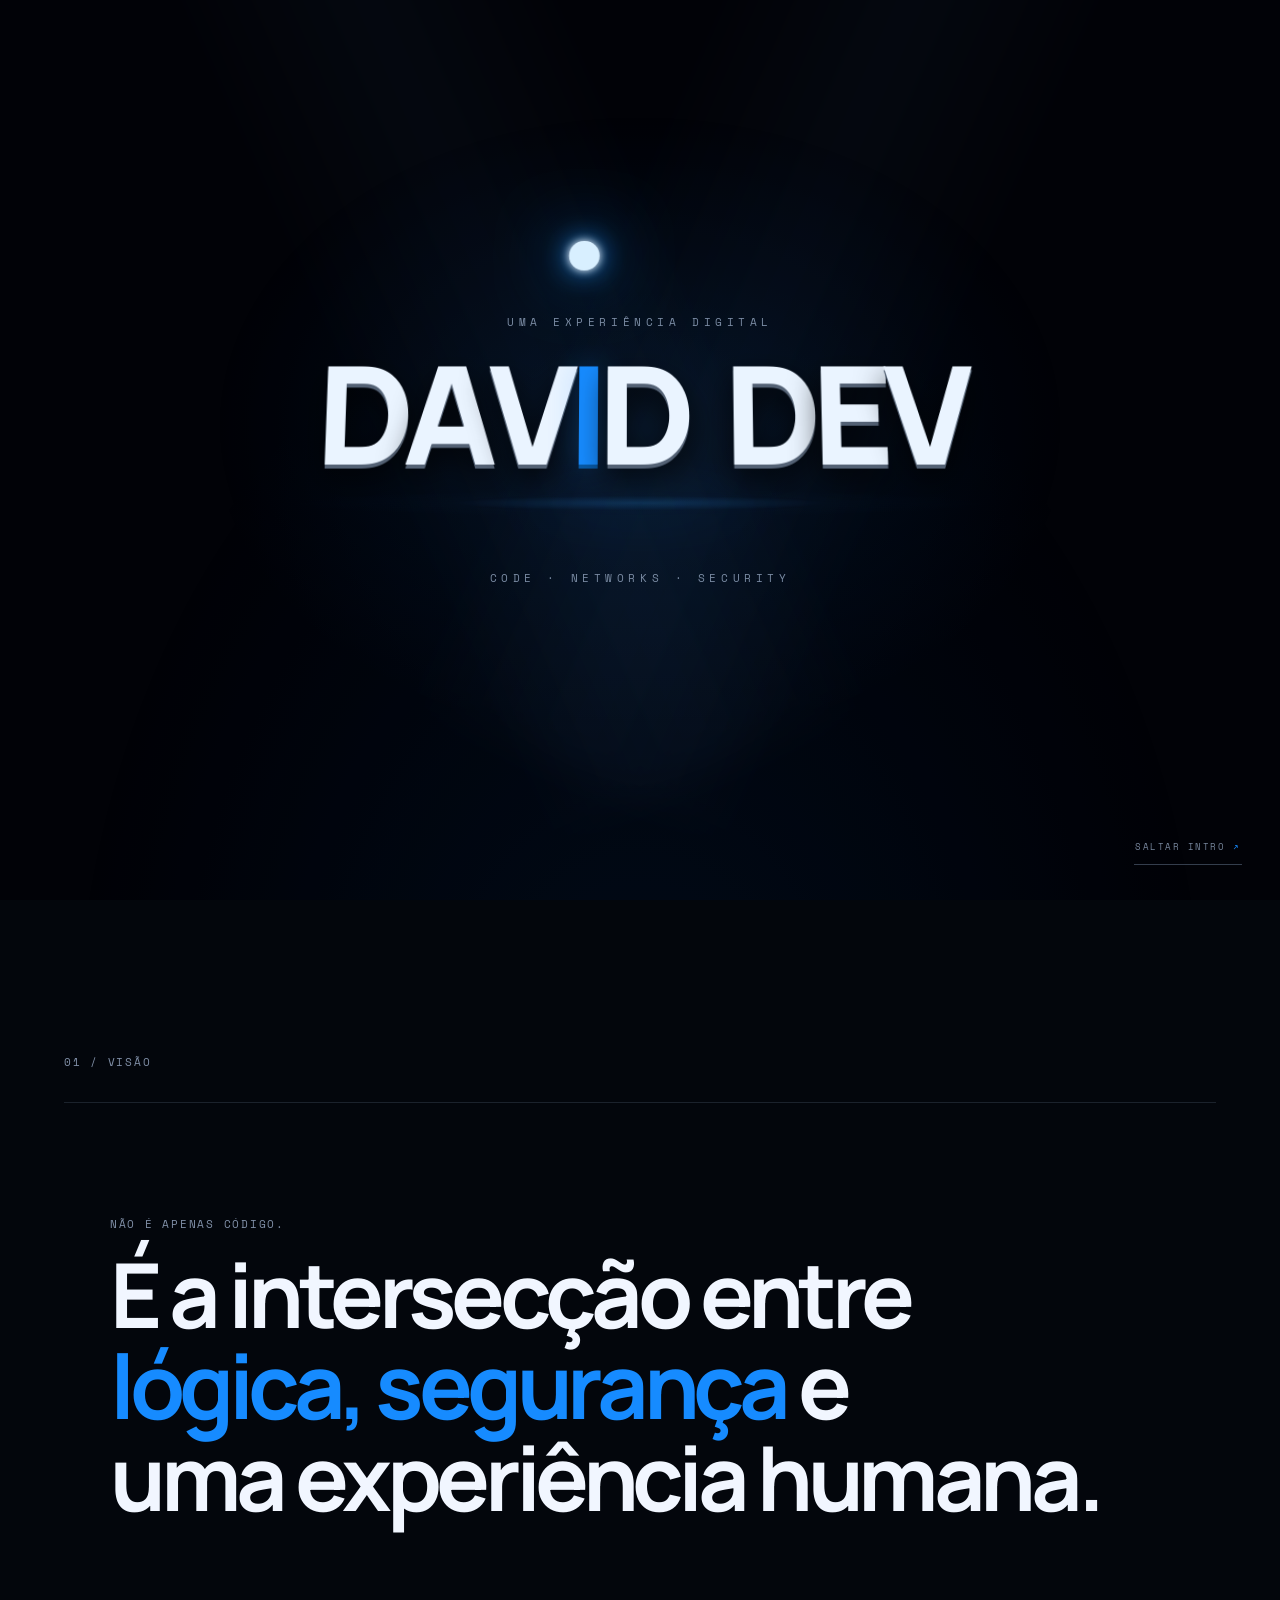
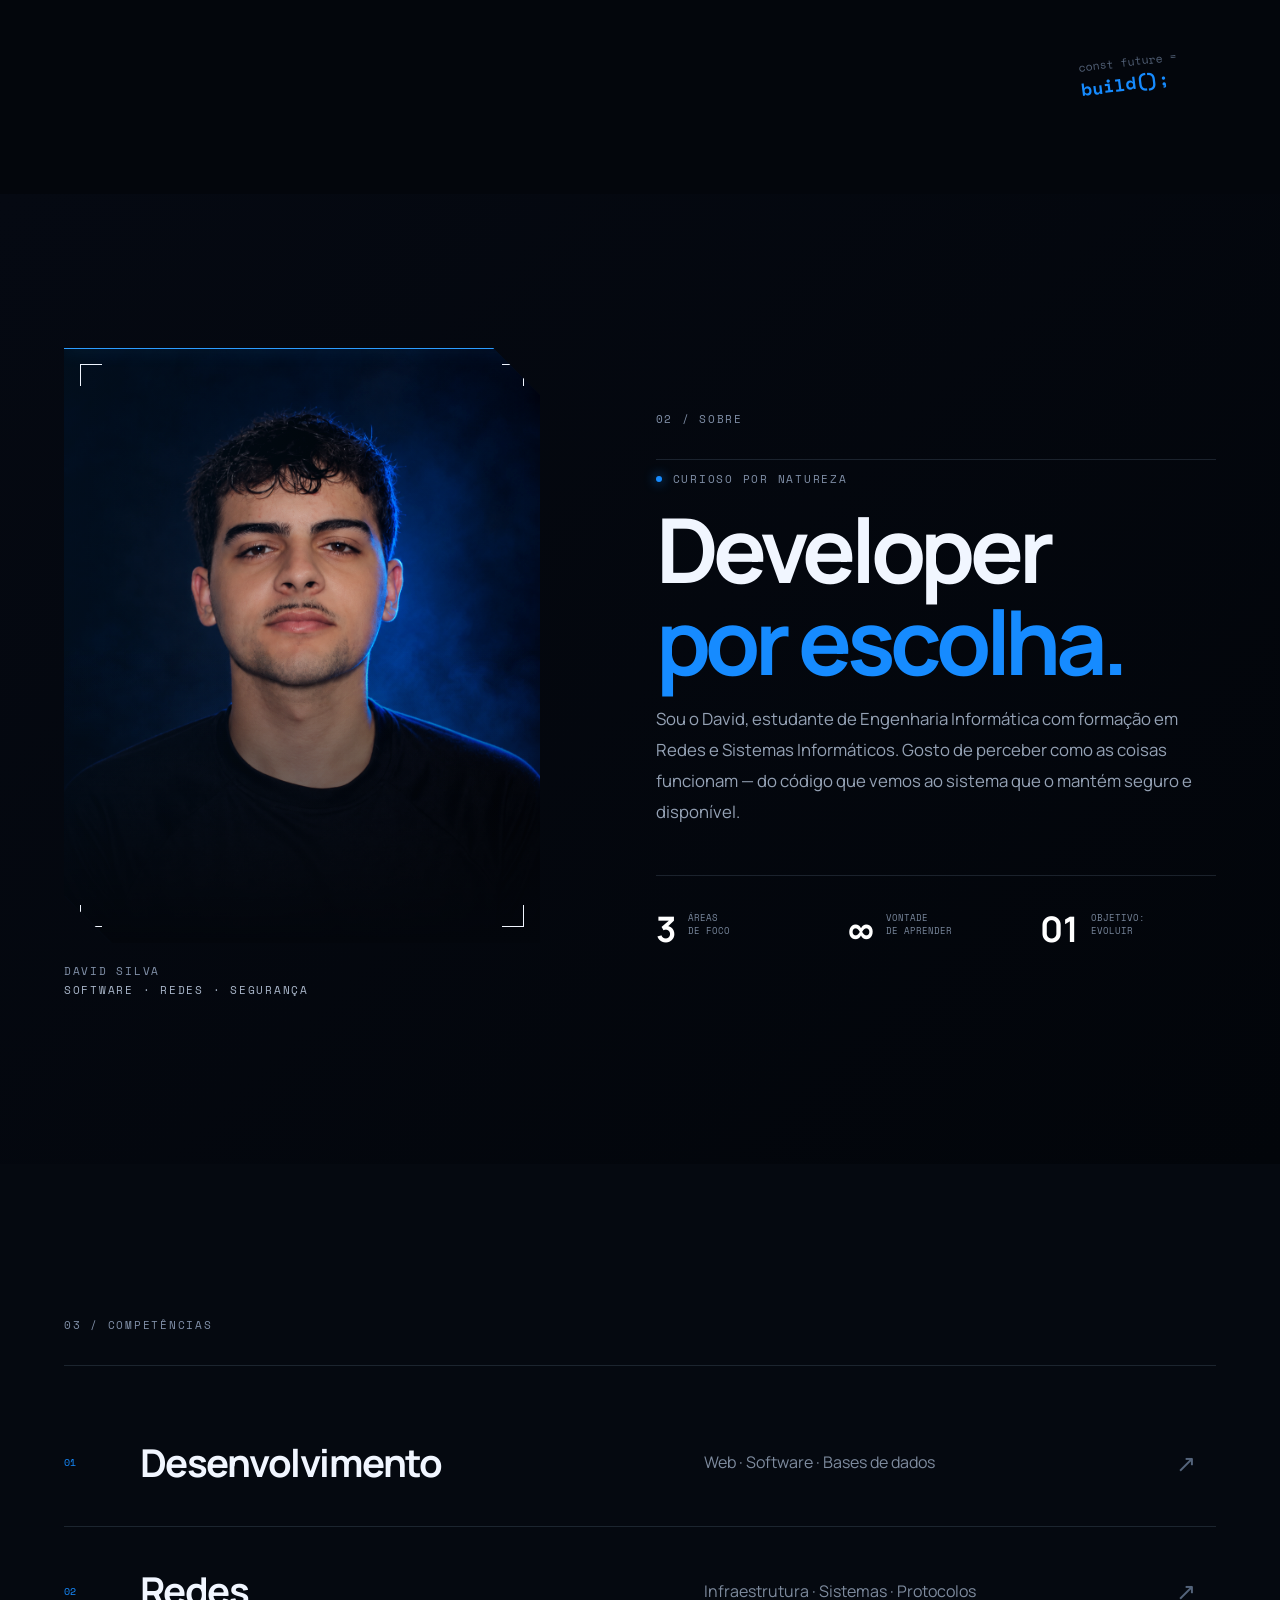
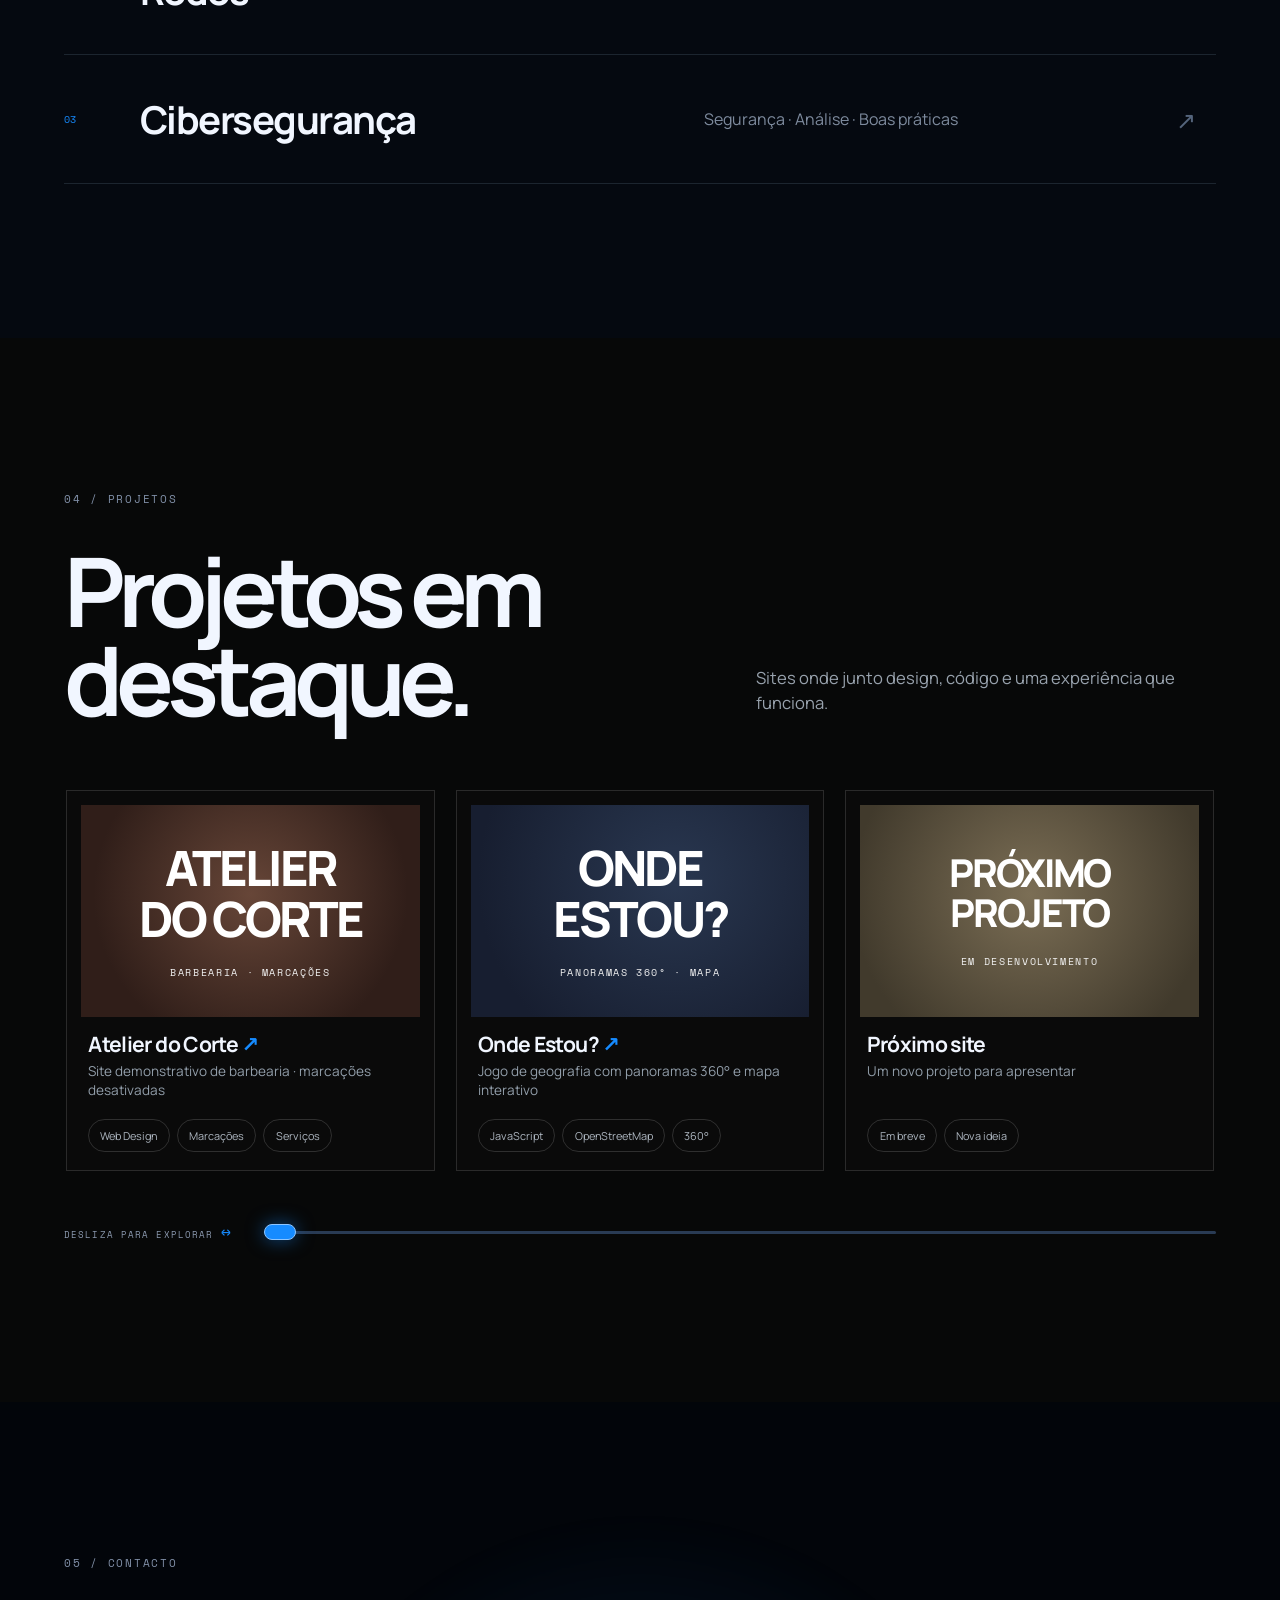
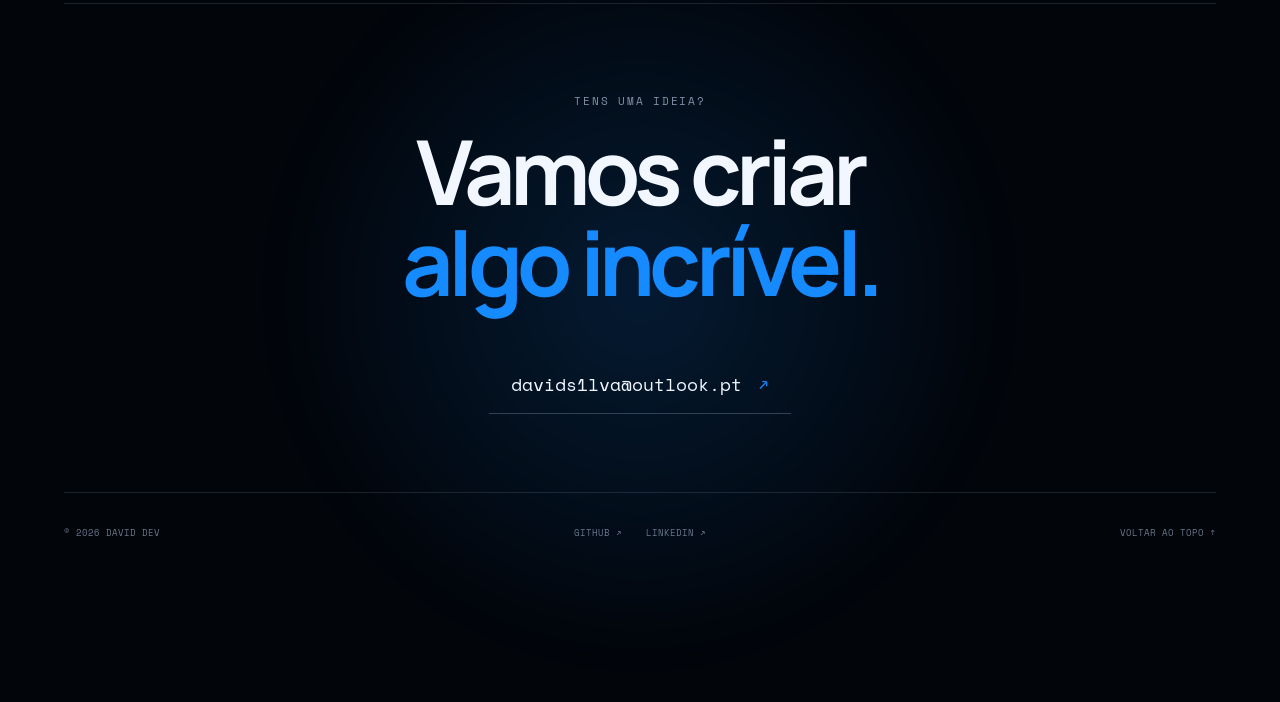
==== commit 6d5f43f7: "Substituir David Dev por Onde Estou" ====
--- a/index.html
+++ b/index.html
@@ -16,6 +16,7 @@
   <div class="noise" aria-hidden="true"></div>
   <div class="cursor-glow" aria-hidden="true"></div>
 
+
   <div class="cinematic-intro" id="cinematicIntro" aria-label="Introdução David Dev">
     <div class="cinema-sky" aria-hidden="true"></div>
     <div class="cinema-beam beam-left" aria-hidden="true"></div>
@@ -33,6 +34,7 @@
     <button class="skip-intro" type="button" id="skipIntro">SALTAR INTRO <span>↗</span></button>
   </div>
 
+
   <header class="nav-wrap">
     <a class="brand" href="#inicio" aria-label="David Dev — início">DAVID<span>.</span>DEV</a>
     <nav aria-label="Navegação principal">
@@ -42,6 +44,7 @@
     </nav>
     <a class="nav-cta magnetic" href="#contacto">Vamos falar <span>↗</span></a>
   </header>
+
 
   <main>
     <section class="hero" id="inicio">
@@ -72,6 +75,7 @@
       <div class="scroll-tag" aria-hidden="true">SCROLL TO DISCOVER <span></span></div>
     </section>
 
+
     <section class="statement section-pad">
       <div class="section-number">01 / VISÃO</div>
       <div class="statement-copy reveal">
@@ -83,6 +87,7 @@
         <strong>build();</strong>
       </div>
     </section>
+
 
     <section class="about section-pad" id="sobre">
       <div class="about-visual reveal">
@@ -119,6 +124,7 @@
       </div>
     </section>
 
+
     <section class="skills section-pad">
       <div class="section-number">03 / COMPETÊNCIAS</div>
       <div class="skills-list">
@@ -127,6 +133,7 @@
         <article class="skill-row reveal"><span>03</span><h3>Cibersegurança</h3><p>Segurança · Análise · Boas práticas</p><b>↗</b></article>
       </div>
     </section>
+
 
     <section class="projects section-pad" id="projetos" aria-labelledby="featured-heading">
   <div class="site-showcase-heading reveal">
@@ -155,21 +162,21 @@
         </div>
       </div>
     </a>
-    <a class="site-tile" href="https://davids1lva.github.io/davids1lva/" target="_blank" rel="noopener noreferrer" aria-label="Abrir David Dev">
+    <a class="site-tile" href="https://davids1lva.github.io/onde-estou/" target="_blank" rel="noopener noreferrer" aria-label="Abrir Onde Estou?, jogo de geografia">
       <div class="site-preview site-preview--portfolio" aria-hidden="true">
         <div>
-          <strong>DAVID<span>.</span>DEV</strong>
-          <small>SOFTWARE · REDES · SEGURANÇA</small>
-        </div>
-      </div>
-      <div class="site-tile-meta">
-        <h3>David Dev <span aria-hidden="true">↗</span>
+          <strong>ONDE<br>ESTOU?</strong>
+          <small>PANORAMAS 360° · MAPA</small>
+        </div>
+      </div>
+      <div class="site-tile-meta">
+        <h3>Onde Estou? <span aria-hidden="true">↗</span>
         </h3>
-        <p>Portfólio pessoal</p>
-        <div class="site-tags">
-          <span>Web Design</span>
-          <span>Responsive</span>
-          <span>UI</span>
+        <p>Jogo de geografia com panoramas 360° e mapa interativo</p>
+        <div class="site-tags">
+          <span>JavaScript</span>
+          <span>OpenStreetMap</span>
+          <span>360°</span>
         </div>
       </div>
     </a>
@@ -212,6 +219,7 @@
     <input id="siteRange" class="site-range" type="range" min="0" max="100" value="0" aria-controls="siteCarousel" aria-label="Deslizar pelos projetos apresentados" />
   </div>
 </section>
+
 
     <section class="contact section-pad" id="contacto">
       <div class="contact-aura" aria-hidden="true"></div>
@@ -234,3 +242,4 @@
   <script src="script.js"></script>
 </body>
 </html>
+
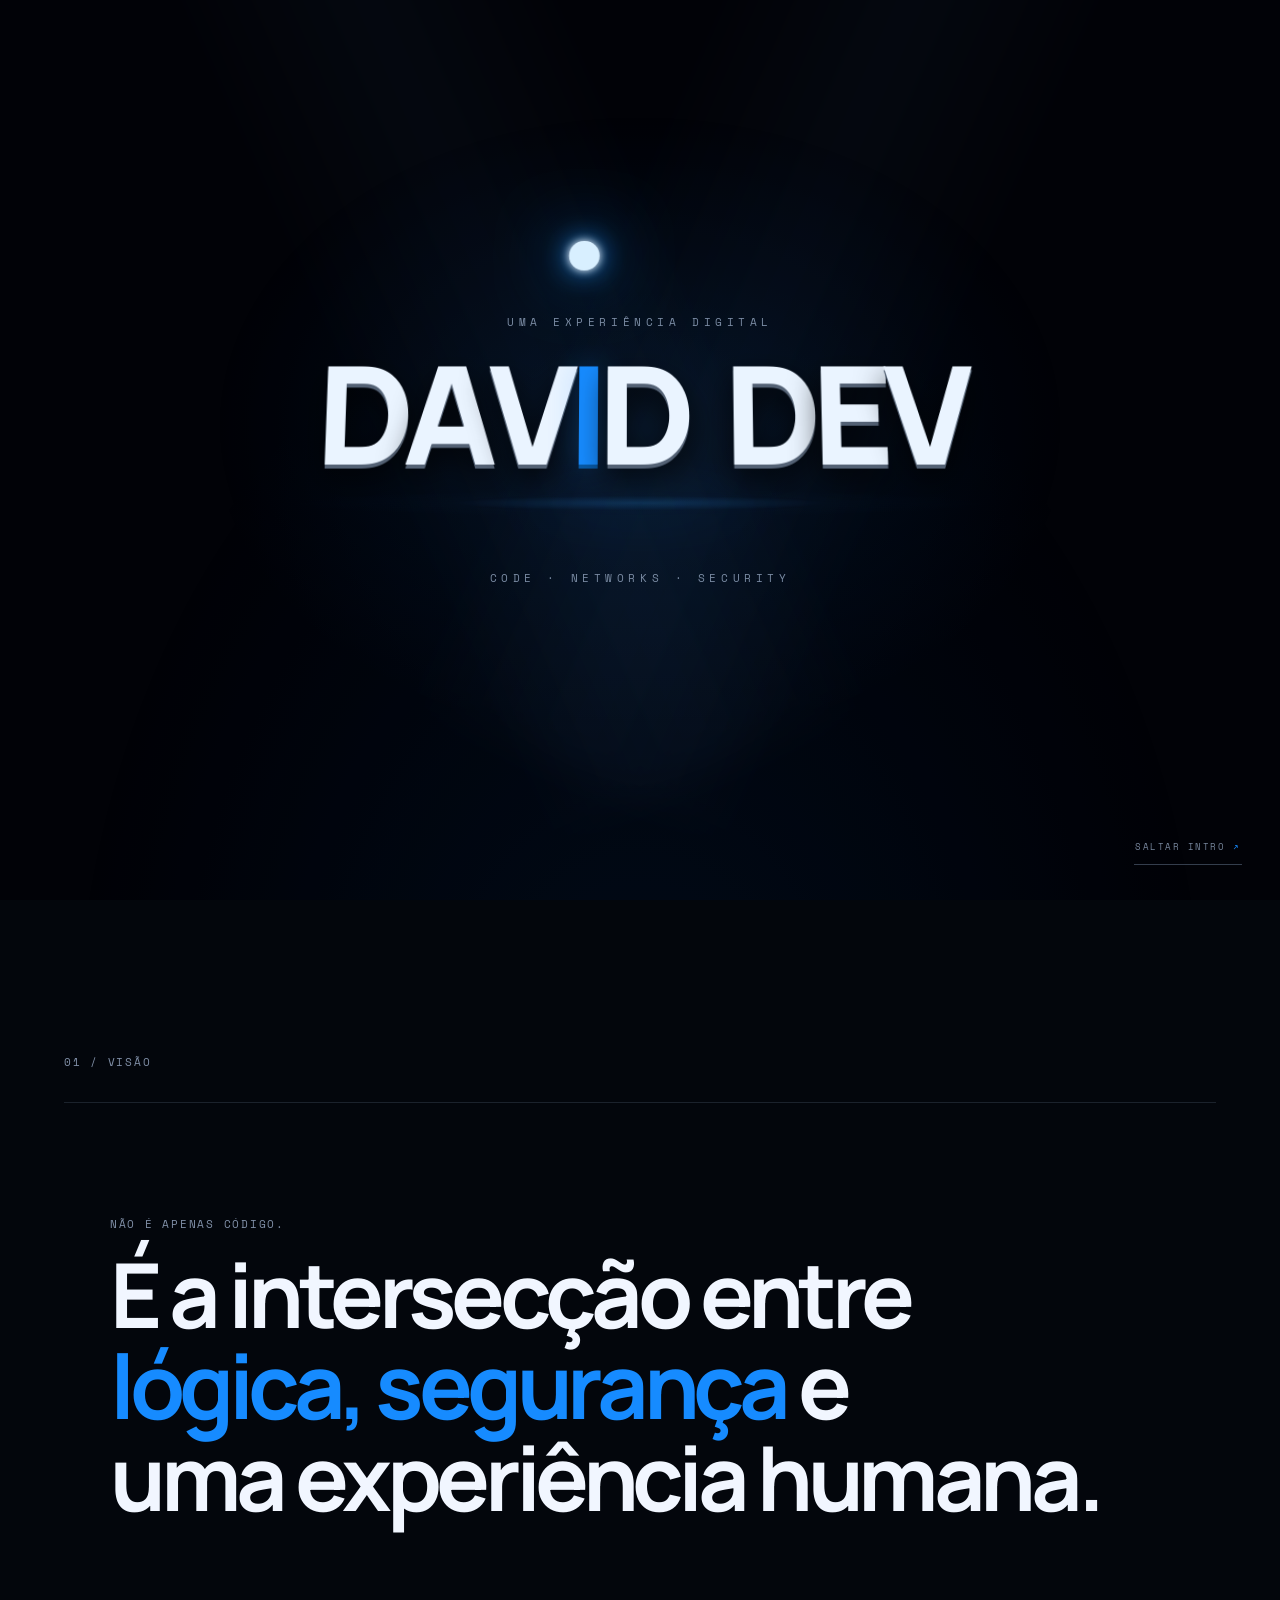
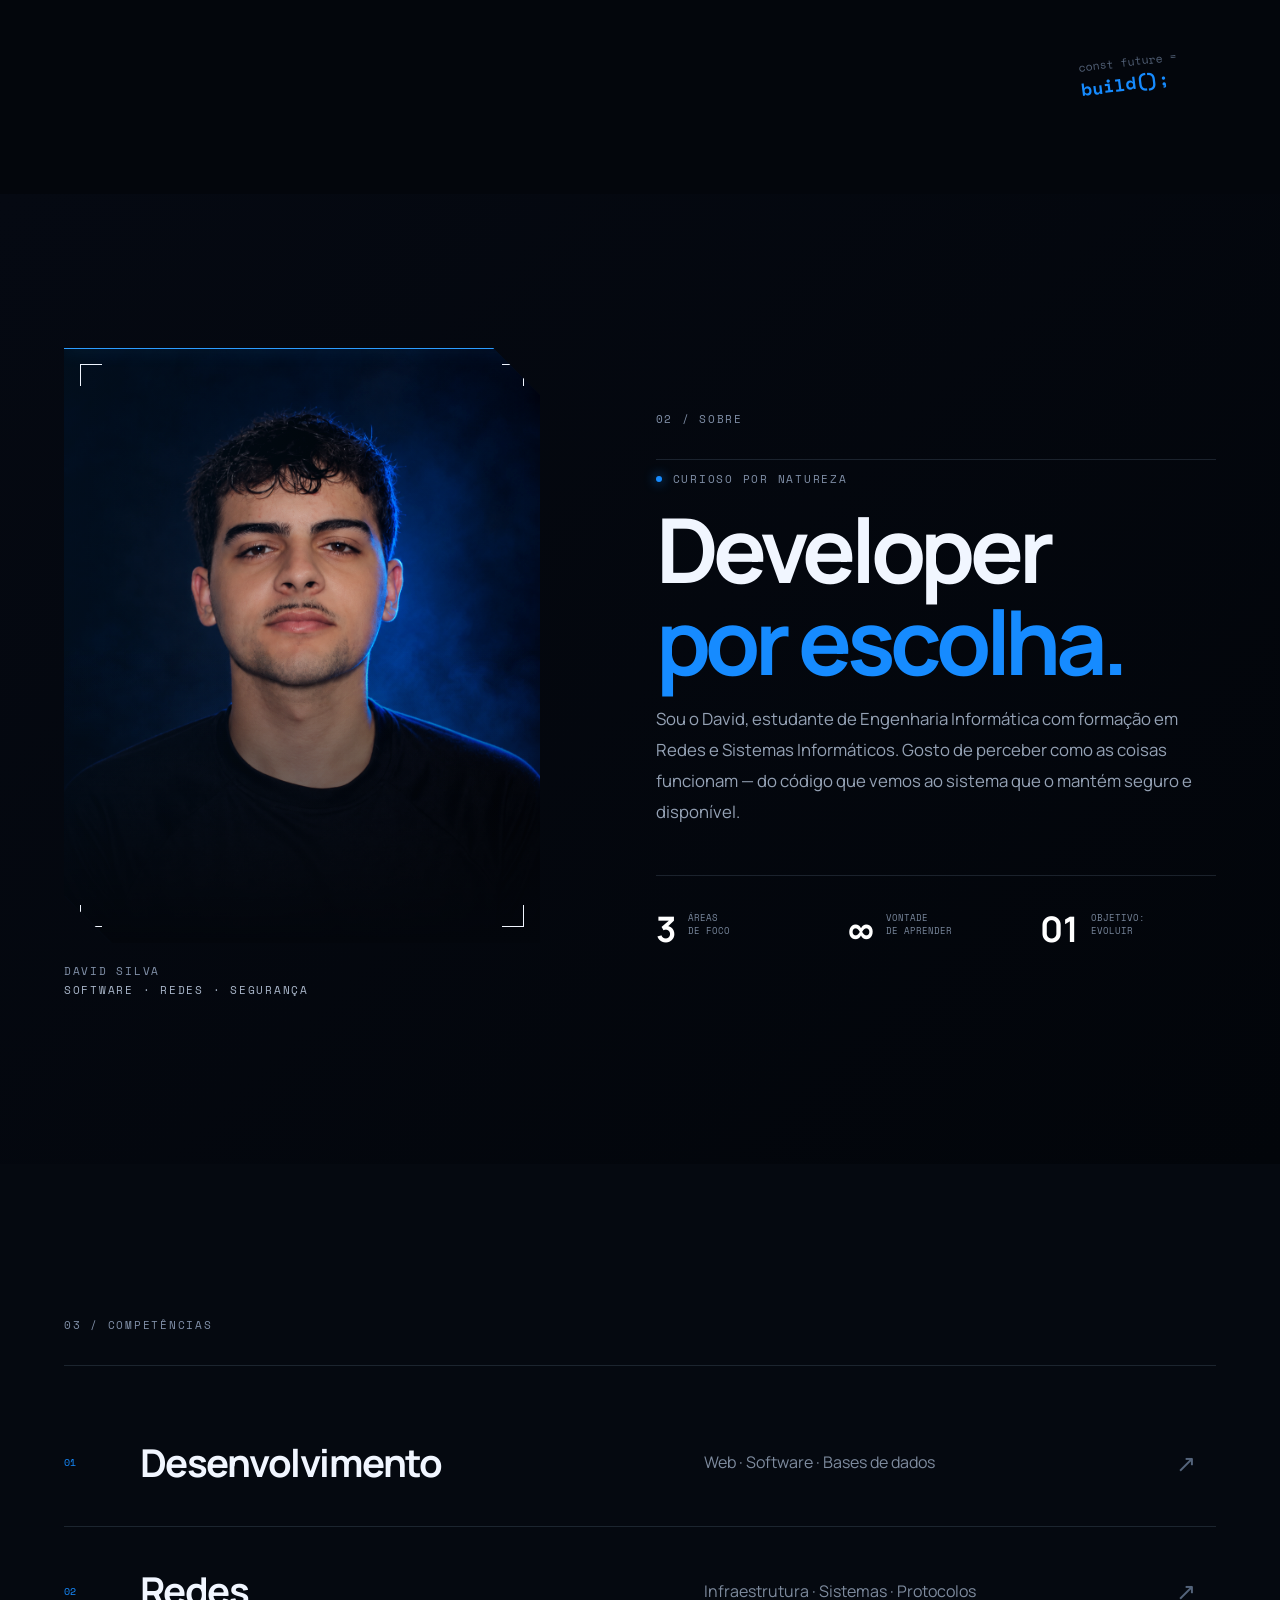
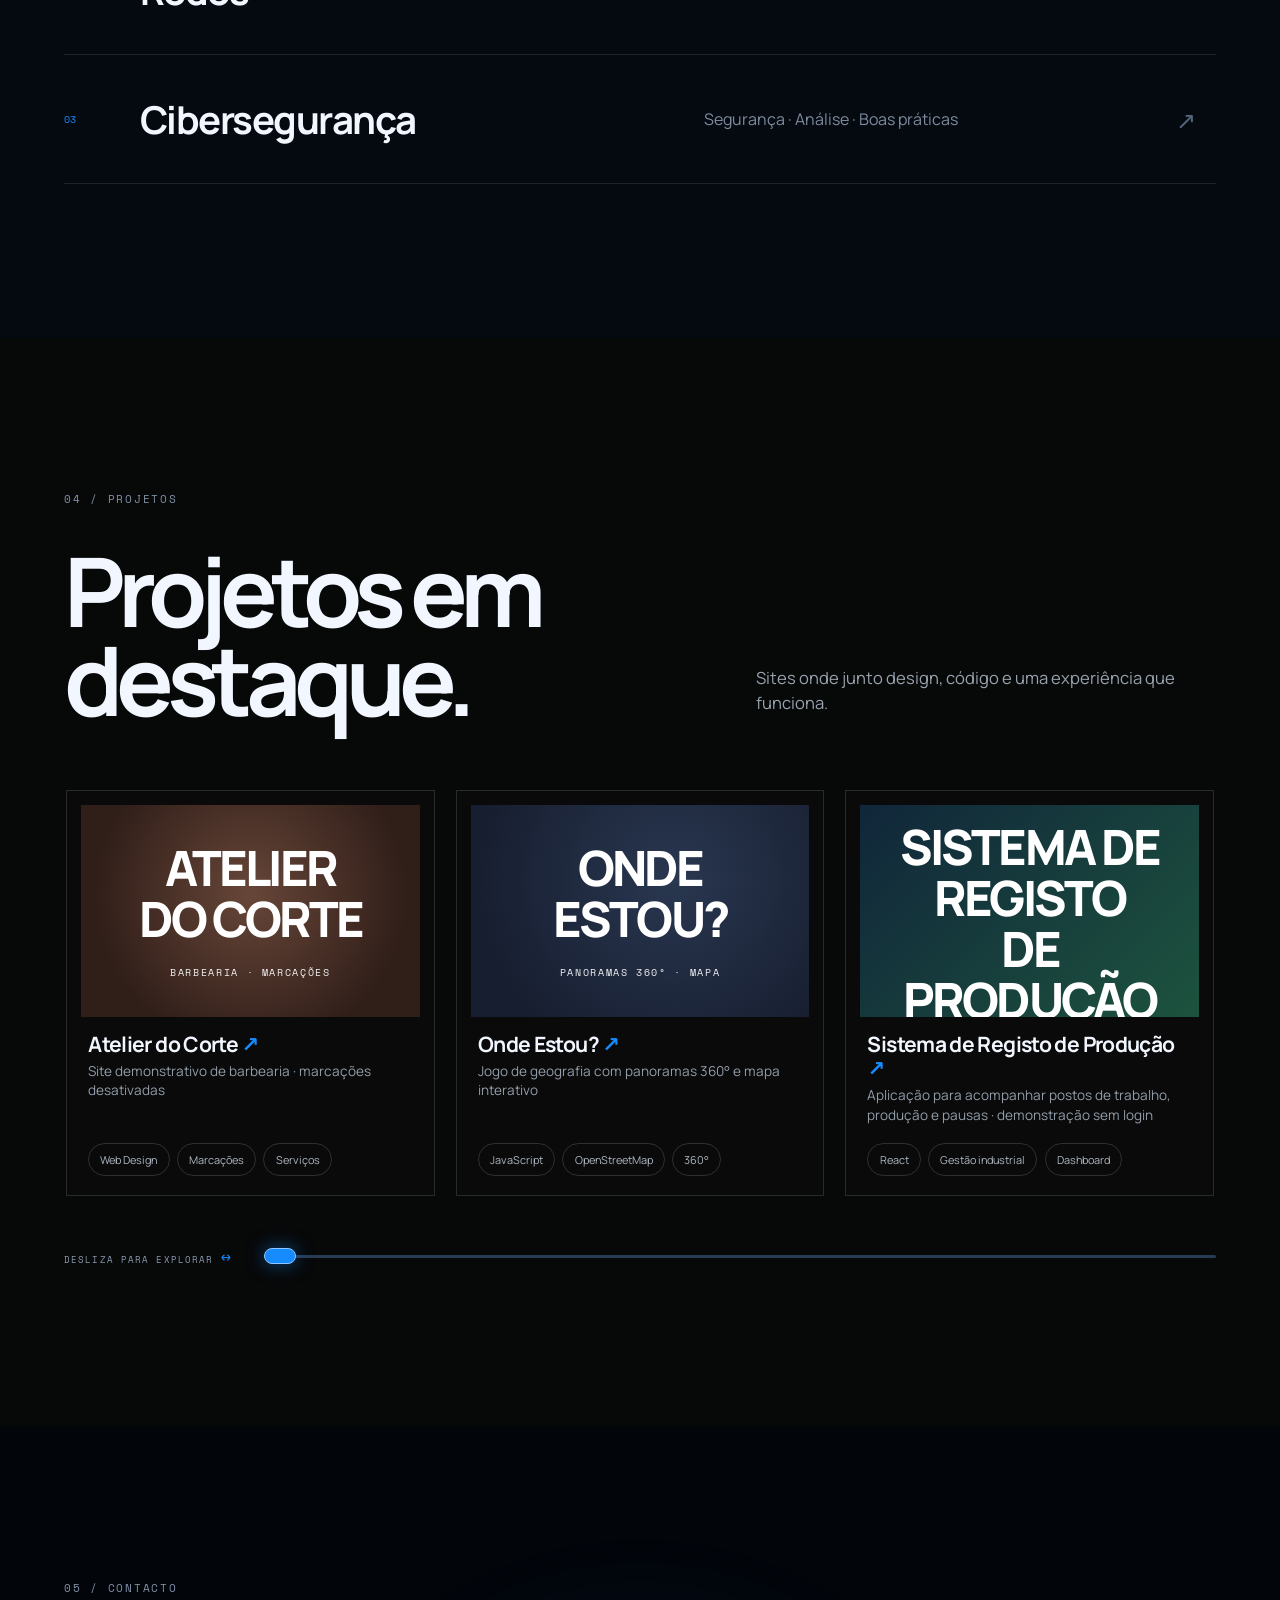
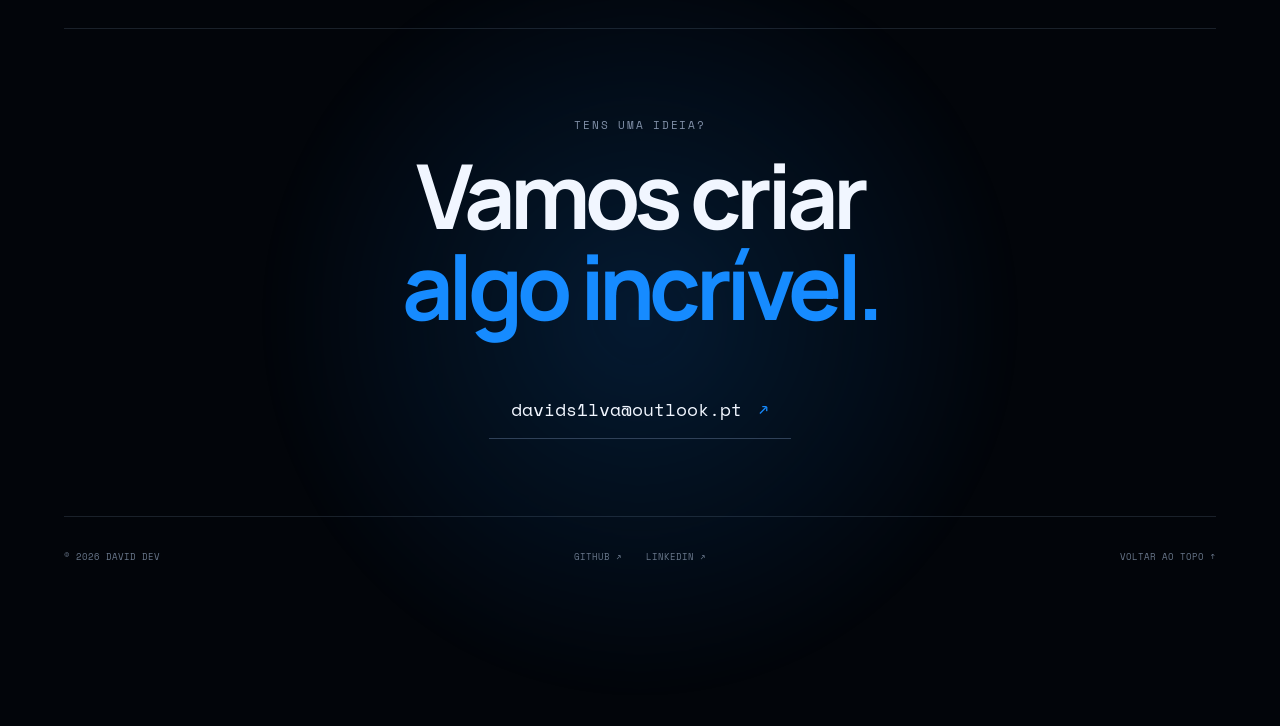
==== commit 44f88f19: "Replace next project with Sistema de Registo de Produção demo" ====
--- a/index.html
+++ b/index.html
@@ -93,19 +93,6 @@
       <div class="about-visual reveal">
         <div class="photo-frame">
           <img class="photo-normal" src="assets/david-placeholder.png" alt="Retrato de David com iluminação azul sobre fundo escuro" />
-          <div class="photo-matrix" aria-hidden="true">
-            <img src="assets/ChatGPT Image 14_09_2026, 19_52_43.png" alt="" />
-            <div class="matrix-code">
-              <span>10110<br />01101<br />11001<br />00110<br />10011<br />01001</span>
-              <span>DEV<br />0101<br />1100<br />0011<br />CODE<br />1010</span>
-              <span>11010<br />00101<br />01110<br />10101<br />00011<br />11100</span>
-              <span>NET<br />1011<br />SEC<br />0100<br />1110<br />DATA</span>
-              <span>00111<br />11000<br />10110<br />01001<br />11101<br />00010</span>
-              <span>SYS<br />0110<br />ROOT<br />1001<br />0101<br />NULL</span>
-              <span>10101<br />01010<br />11100<br />00111<br />10001<br />01110</span>
-              <span>0100<br />BYTE<br />1101<br />NODE<br />0010<br />1011</span>
-            </div>
-          </div>
           <div class="photo-scan" aria-hidden="true"></div>
           <span class="corner c1"></span><span class="corner c2"></span><span class="corner c3"></span><span class="corner c4"></span>
         </div>
@@ -180,23 +167,22 @@
         </div>
       </div>
     </a>
-    <article class="site-tile site-tile--future" aria-label="Espaço para Próximo site">
-      <div class="site-preview site-preview--future-one" aria-hidden="true">
-        <div>
-          <strong>PRÓXIMO<br>PROJETO</strong>
-          <small>EM DESENVOLVIMENTO</small>
-        </div>
-      </div>
-      <div class="site-tile-meta">
-        <h3>Próximo site</h3>
-        <p>Um novo projeto para apresentar</p>
-        <div class="site-tags">
-          <span>Em breve</span>
-          <span>Nova ideia</span>
-        </div>
-      </div>
-    </article>
-    <article class="site-tile site-tile--future" aria-label="Espaço para Mais por vir">
+    <a class="site-tile" href="https://davids1lva.github.io/fabrica-flow/" target="_blank" rel="noopener noreferrer" aria-label="Abrir demonstração de Sistema de Registo de Produção, sem login">
+      <div class="site-preview site-preview--future-one" aria-hidden="true" style="background:linear-gradient(135deg,#10263a,#1d533e);color:#a8ee6b">
+        <div>
+          <strong>SISTEMA DE REGISTO<br>DE PRODUÇÃO</strong>
+          <small>POSTOS · TURNOS · RELATÓRIOS</small>
+        </div>
+      </div>
+      <div class="site-tile-meta">
+        <h3>Sistema de Registo de Produção <span aria-hidden="true">↗</span></h3>
+        <p>Aplicação para acompanhar postos de trabalho, produção e pausas · demonstração sem login</p>
+        <div class="site-tags">
+          <span>React</span><span>Gestão industrial</span><span>Dashboard</span>
+        </div>
+      </div>
+    </a>
+    <article class="site-tile site-tile--future" aria-label="Mais por vir">
       <div class="site-preview site-preview--future-two" aria-hidden="true">
         <div>
           <strong>MAIS POR<br>VIR</strong>
@@ -242,4 +228,3 @@
   <script src="script.js"></script>
 </body>
 </html>
-
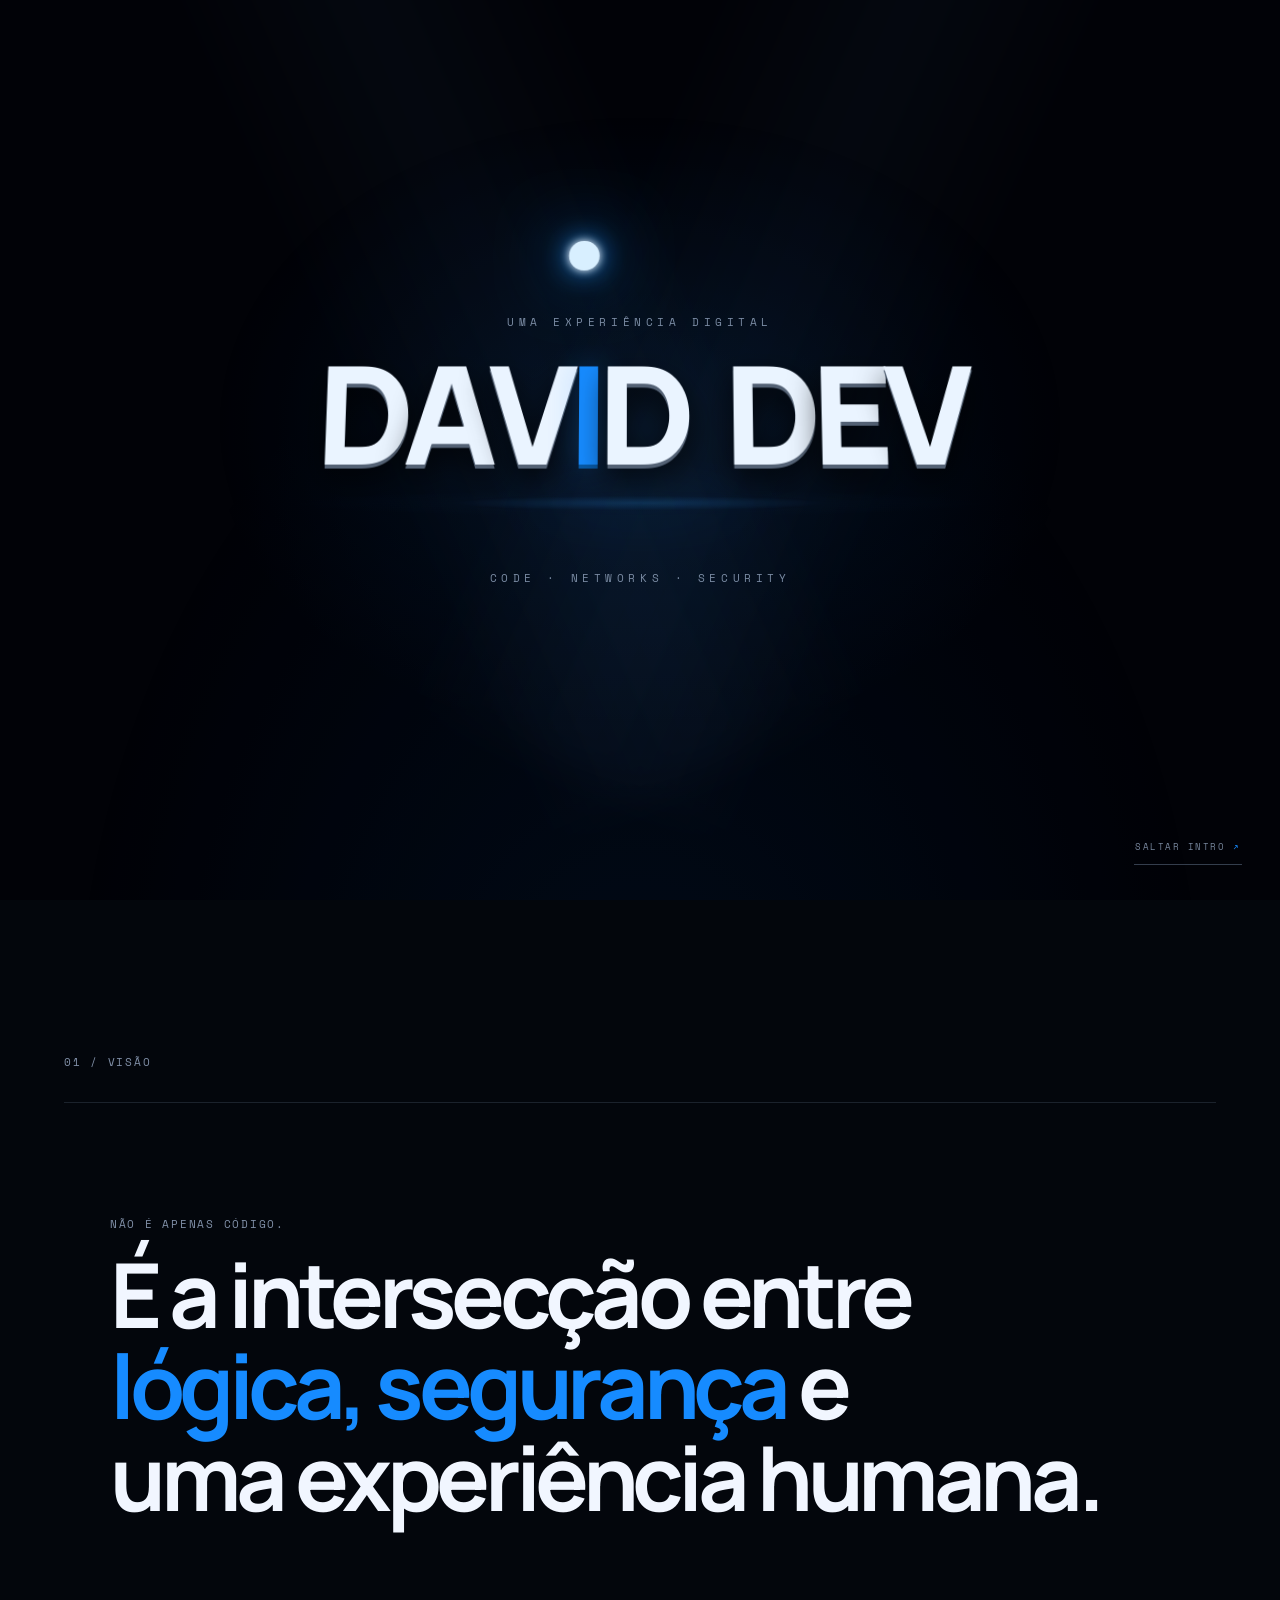
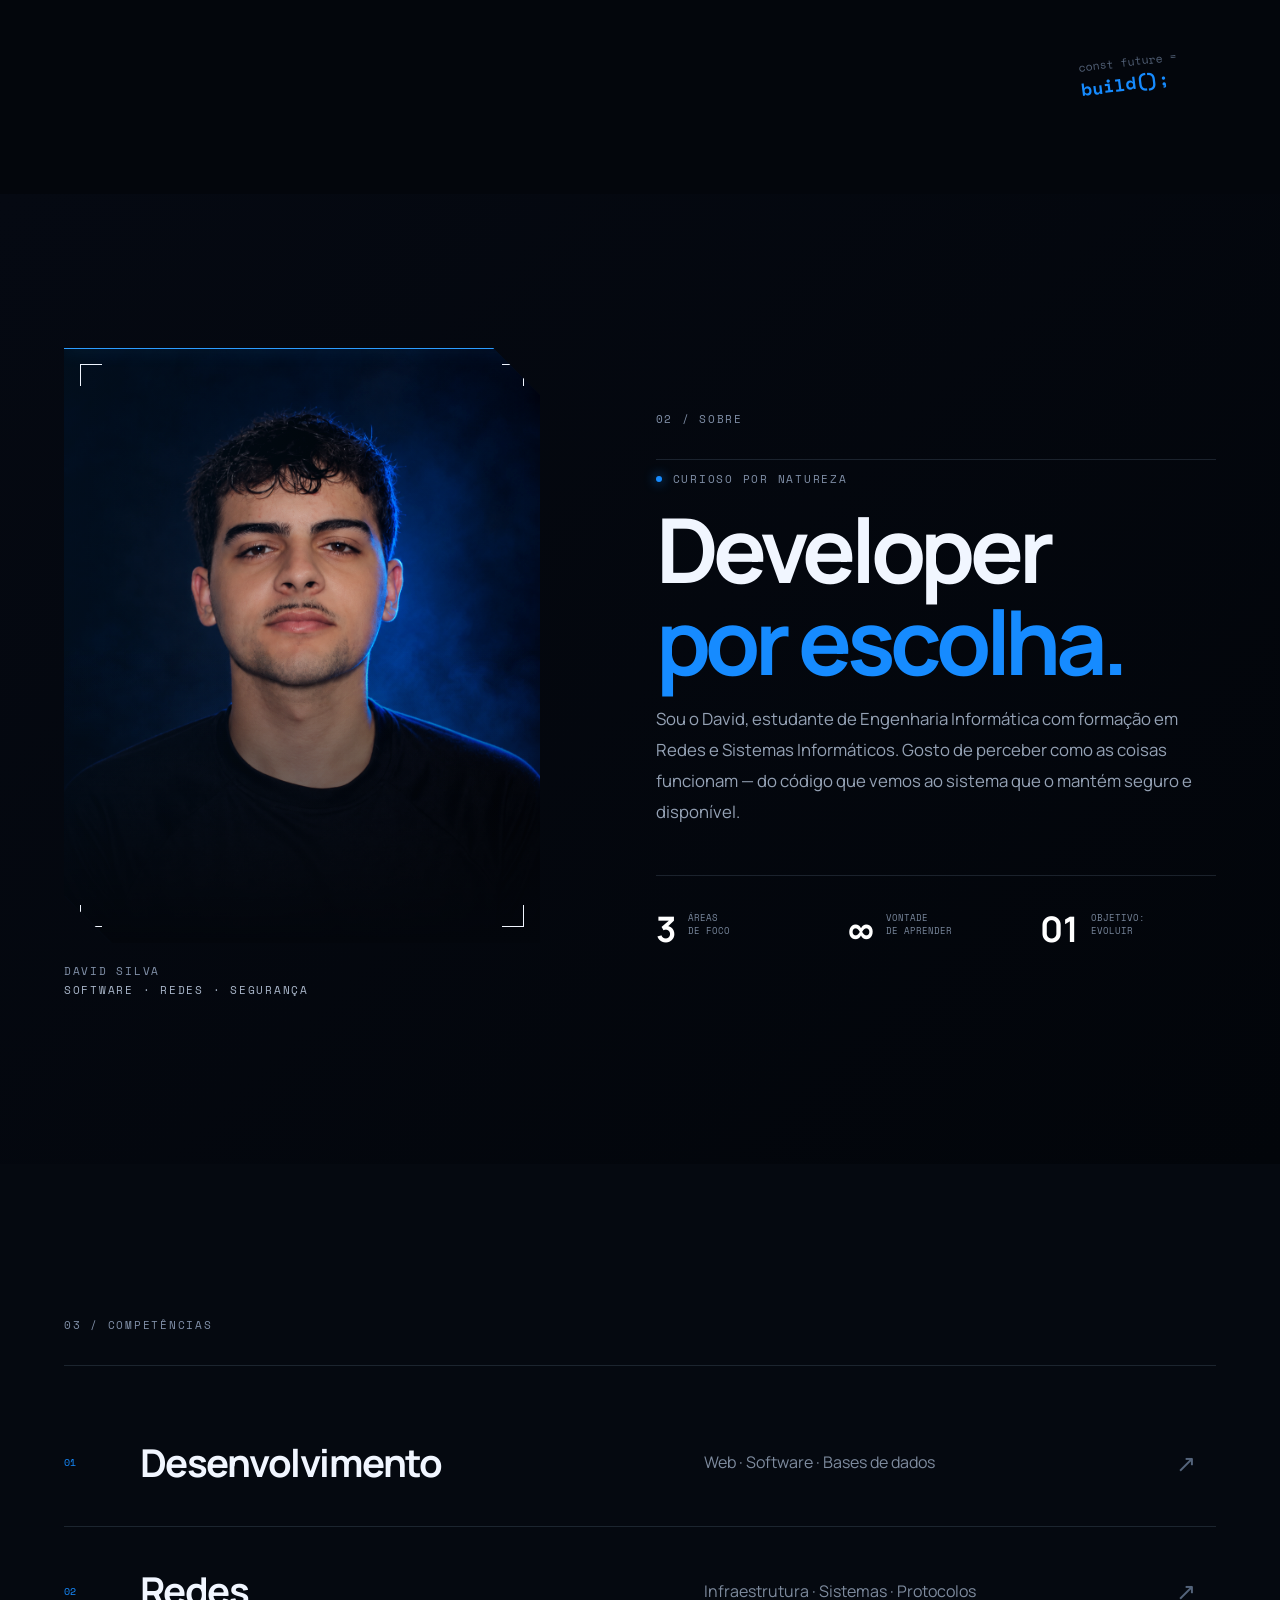
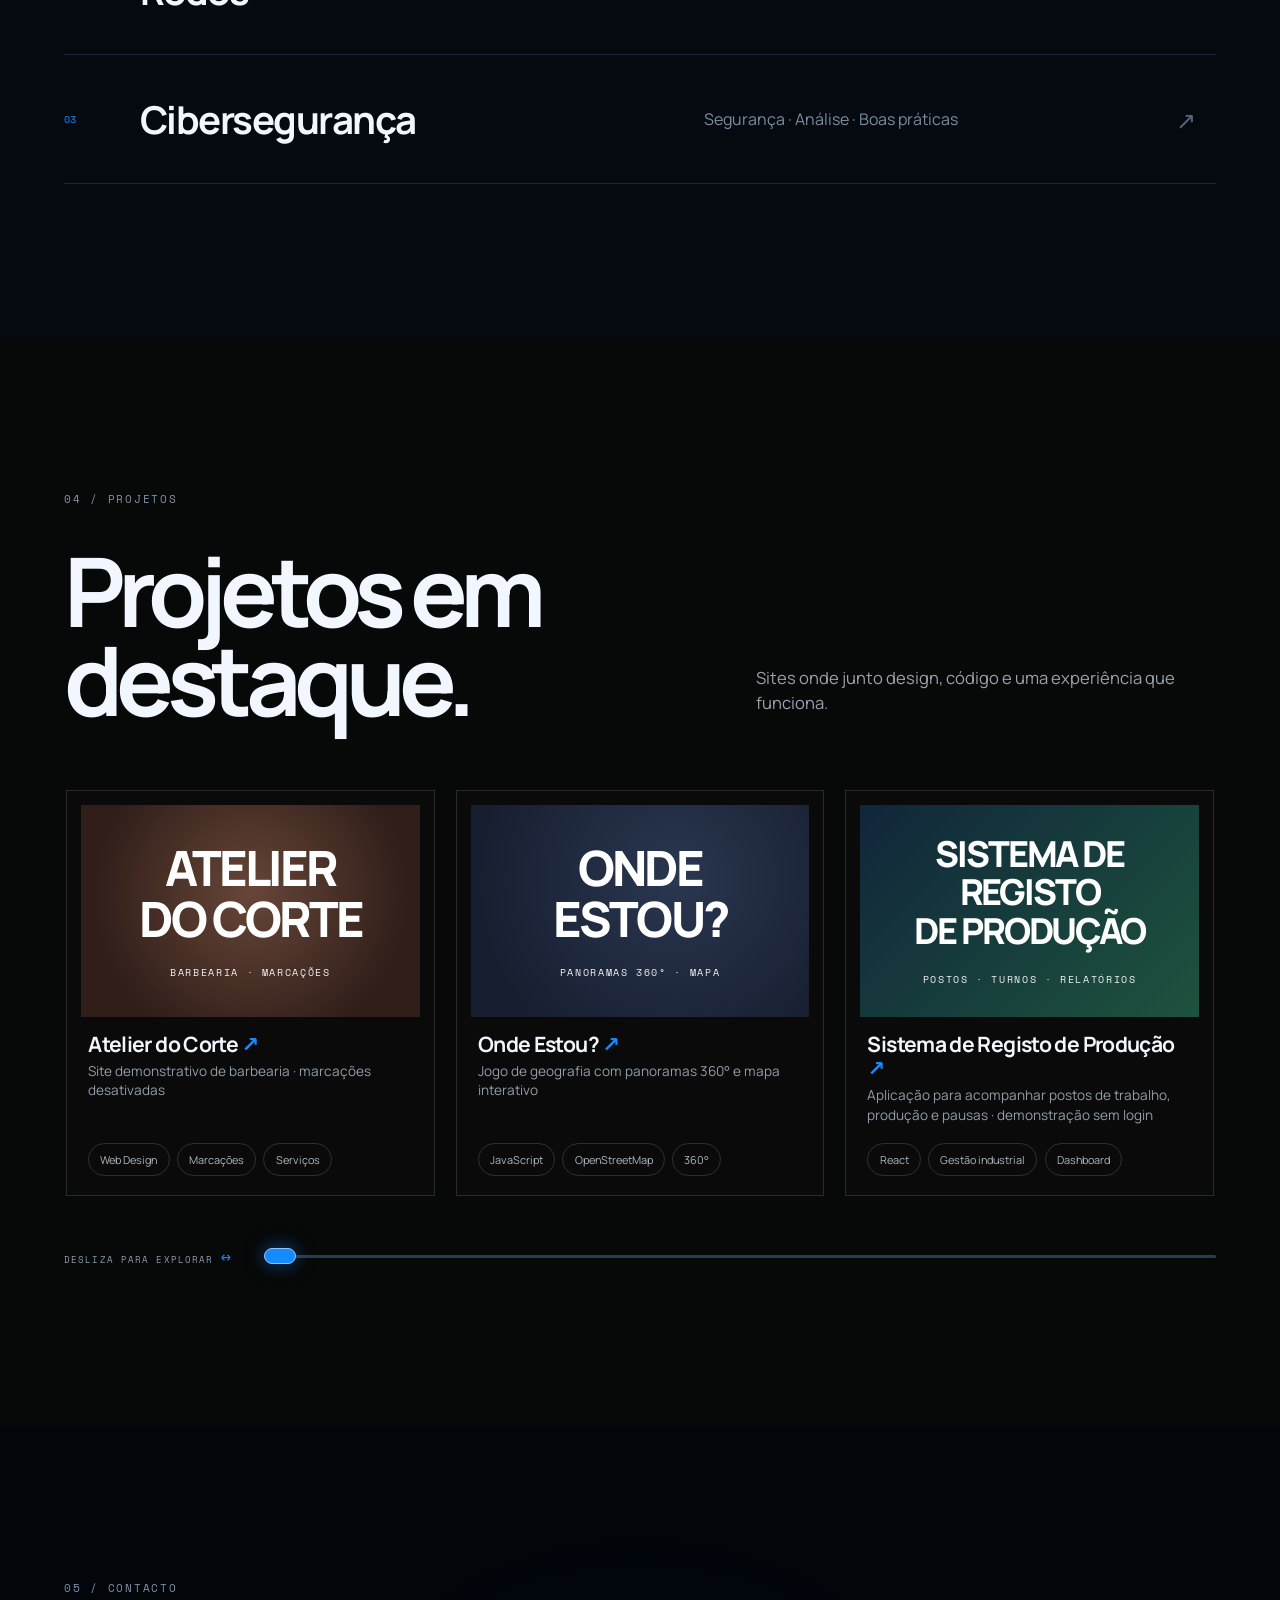
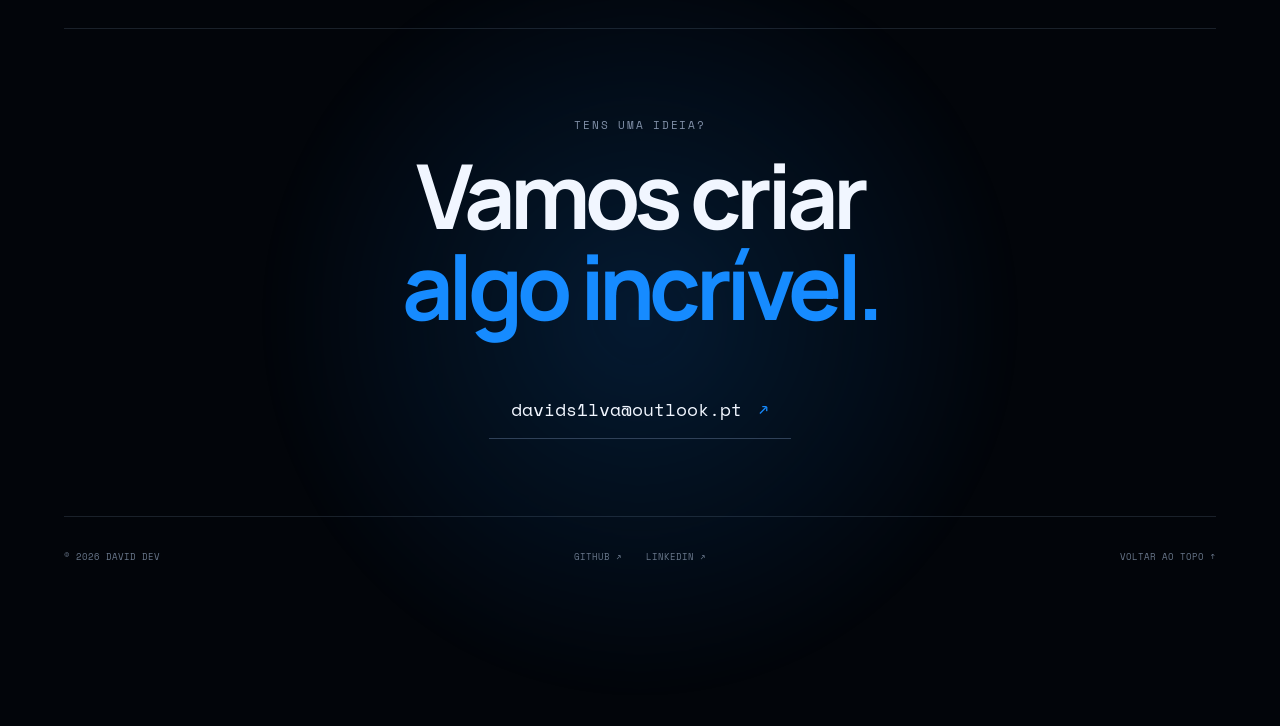
==== commit 6bb05319: "Fit descriptive production system title within portfolio card" ====
--- a/index.html
+++ b/index.html
@@ -170,7 +170,7 @@
     <a class="site-tile" href="https://davids1lva.github.io/fabrica-flow/" target="_blank" rel="noopener noreferrer" aria-label="Abrir demonstração de Sistema de Registo de Produção, sem login">
       <div class="site-preview site-preview--future-one" aria-hidden="true" style="background:linear-gradient(135deg,#10263a,#1d533e);color:#a8ee6b">
         <div>
-          <strong>SISTEMA DE REGISTO<br>DE PRODUÇÃO</strong>
+          <strong style="font-size:clamp(1.5rem,2.8vw,2.5rem);line-height:1.08">SISTEMA DE REGISTO<br>DE PRODUÇÃO</strong>
           <small>POSTOS · TURNOS · RELATÓRIOS</small>
         </div>
       </div>
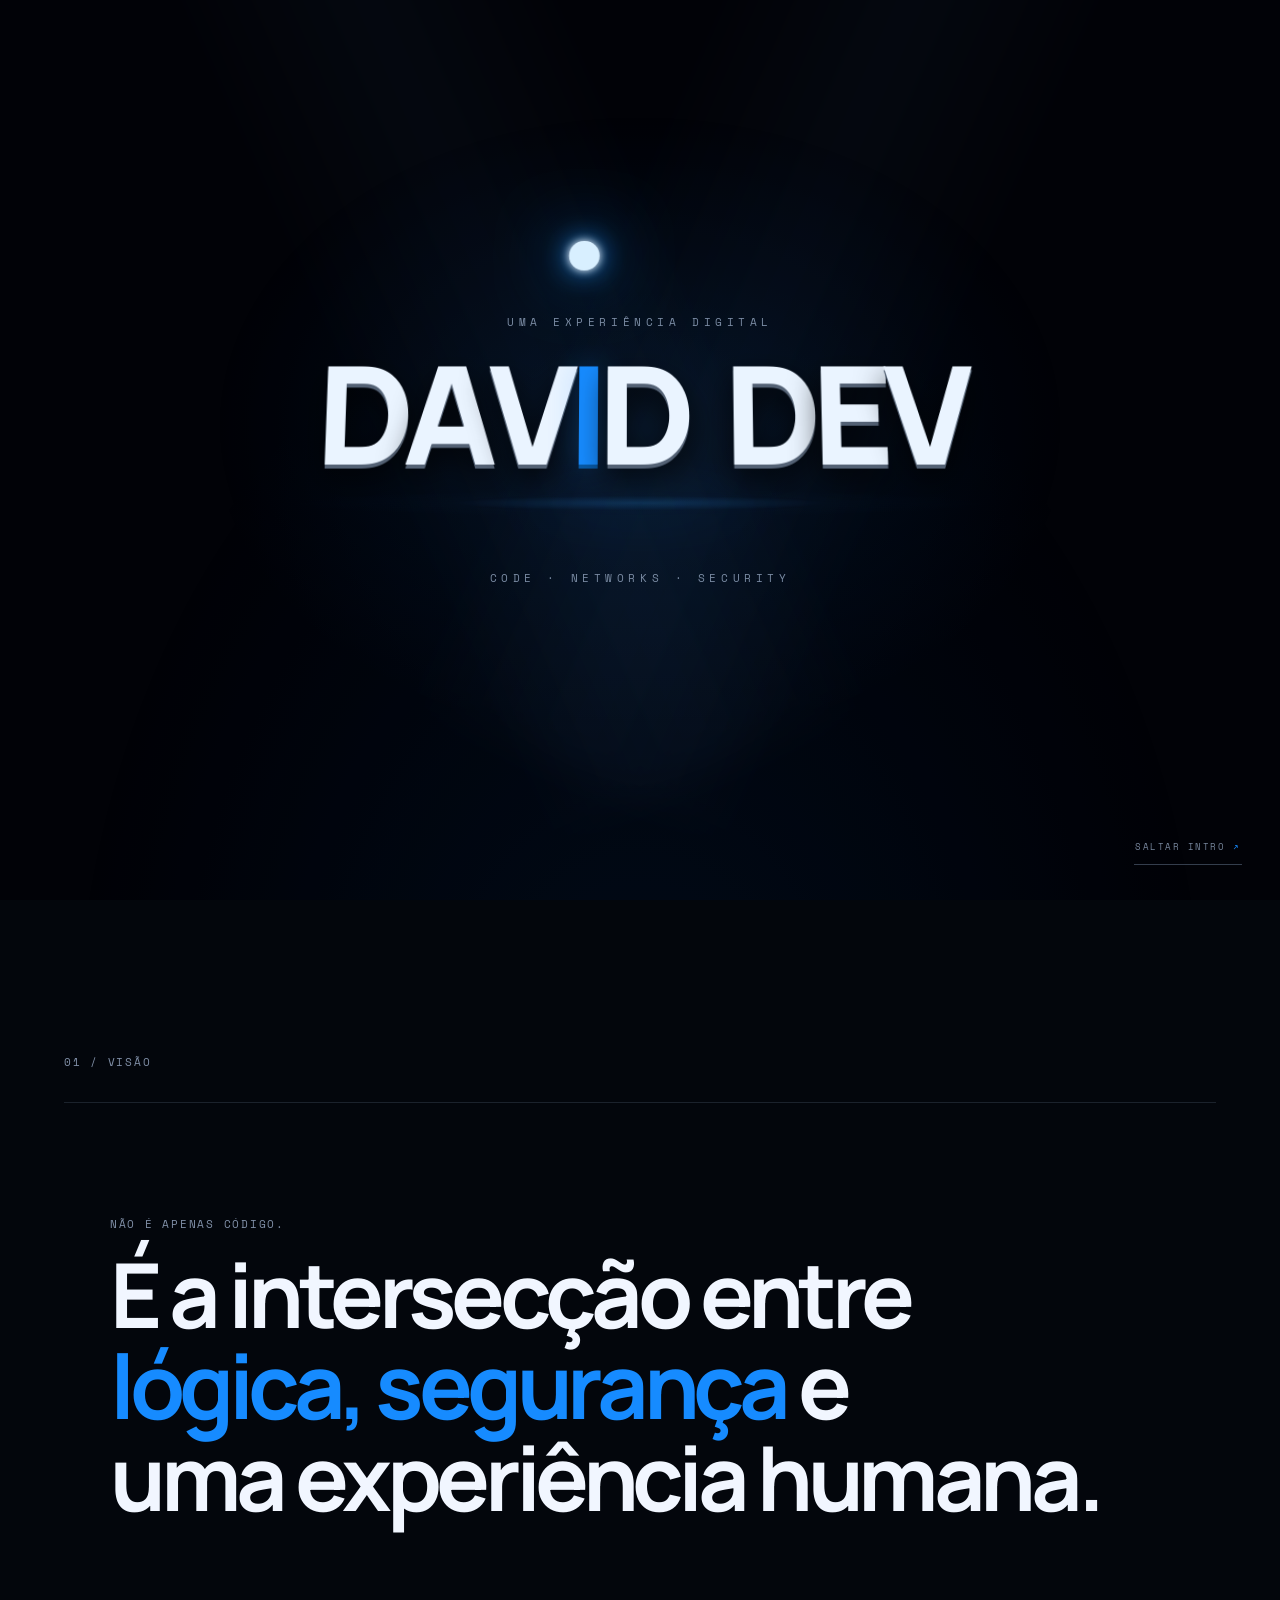
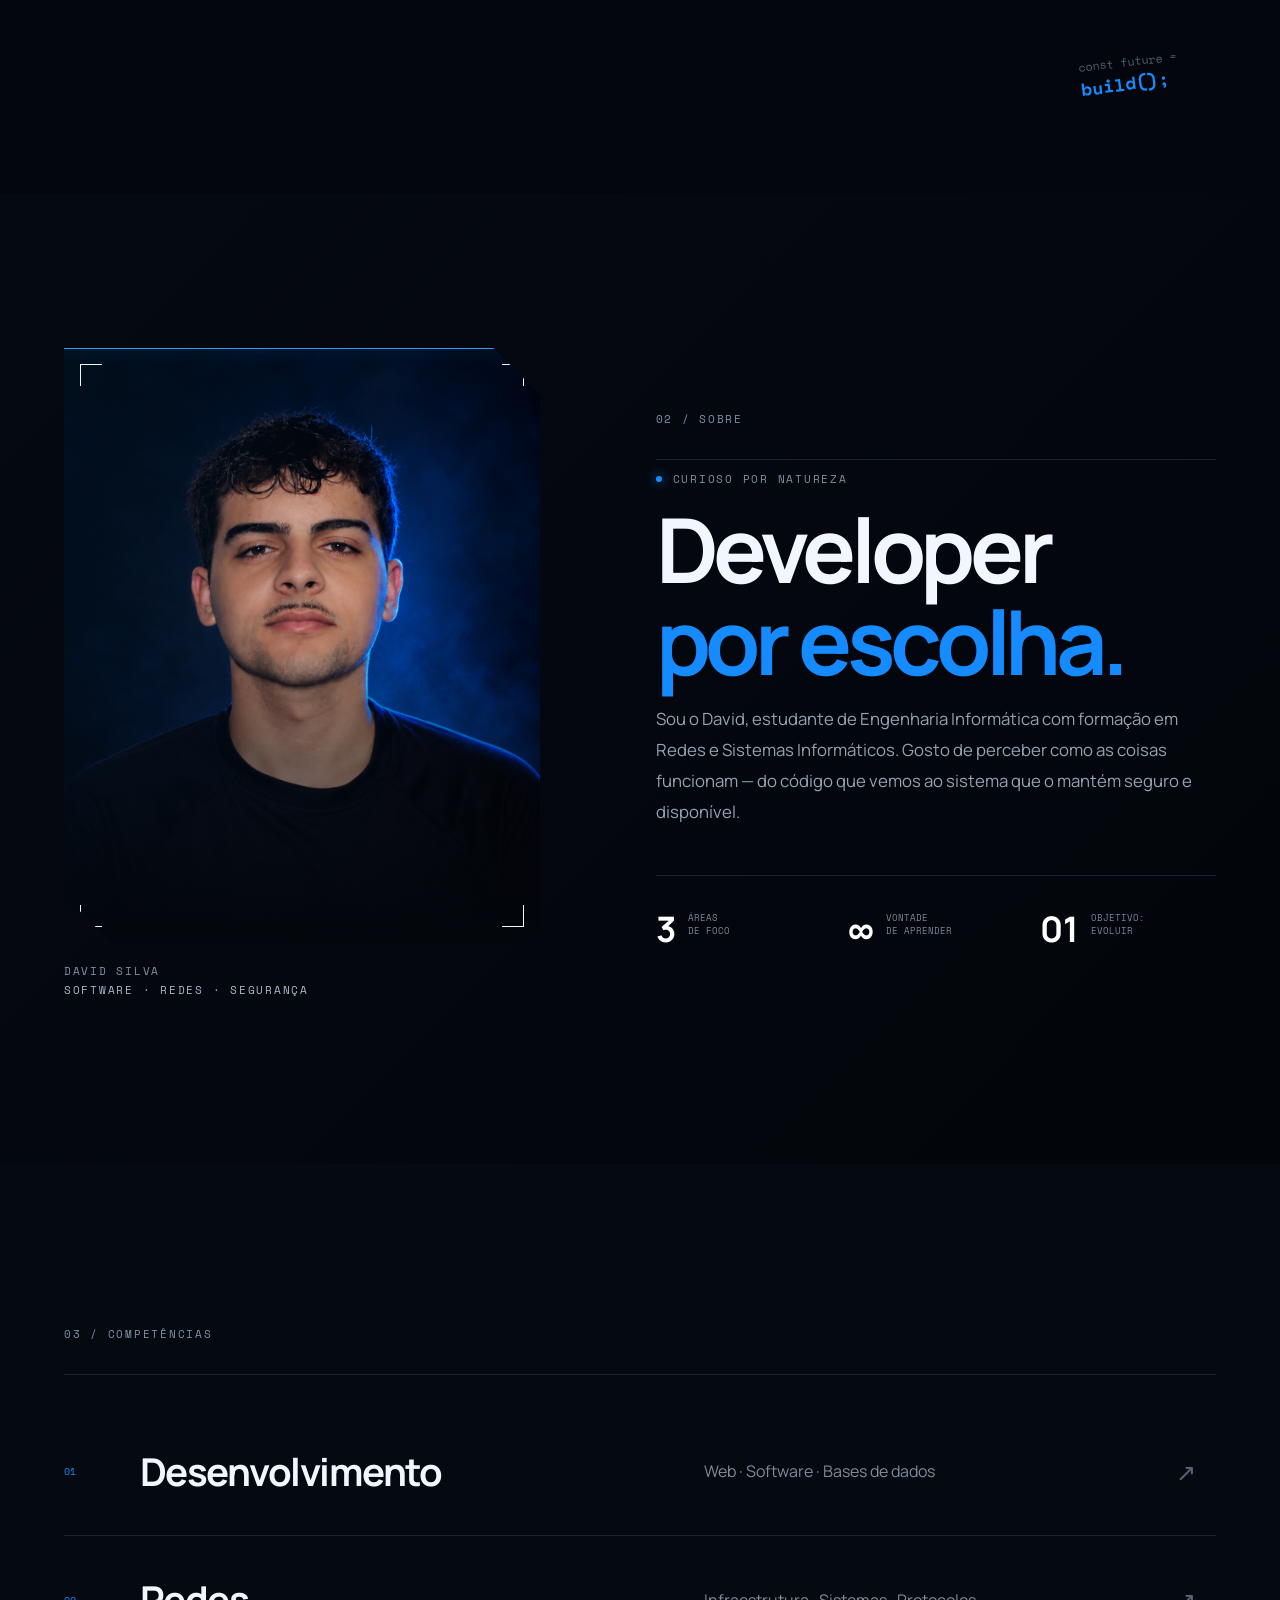
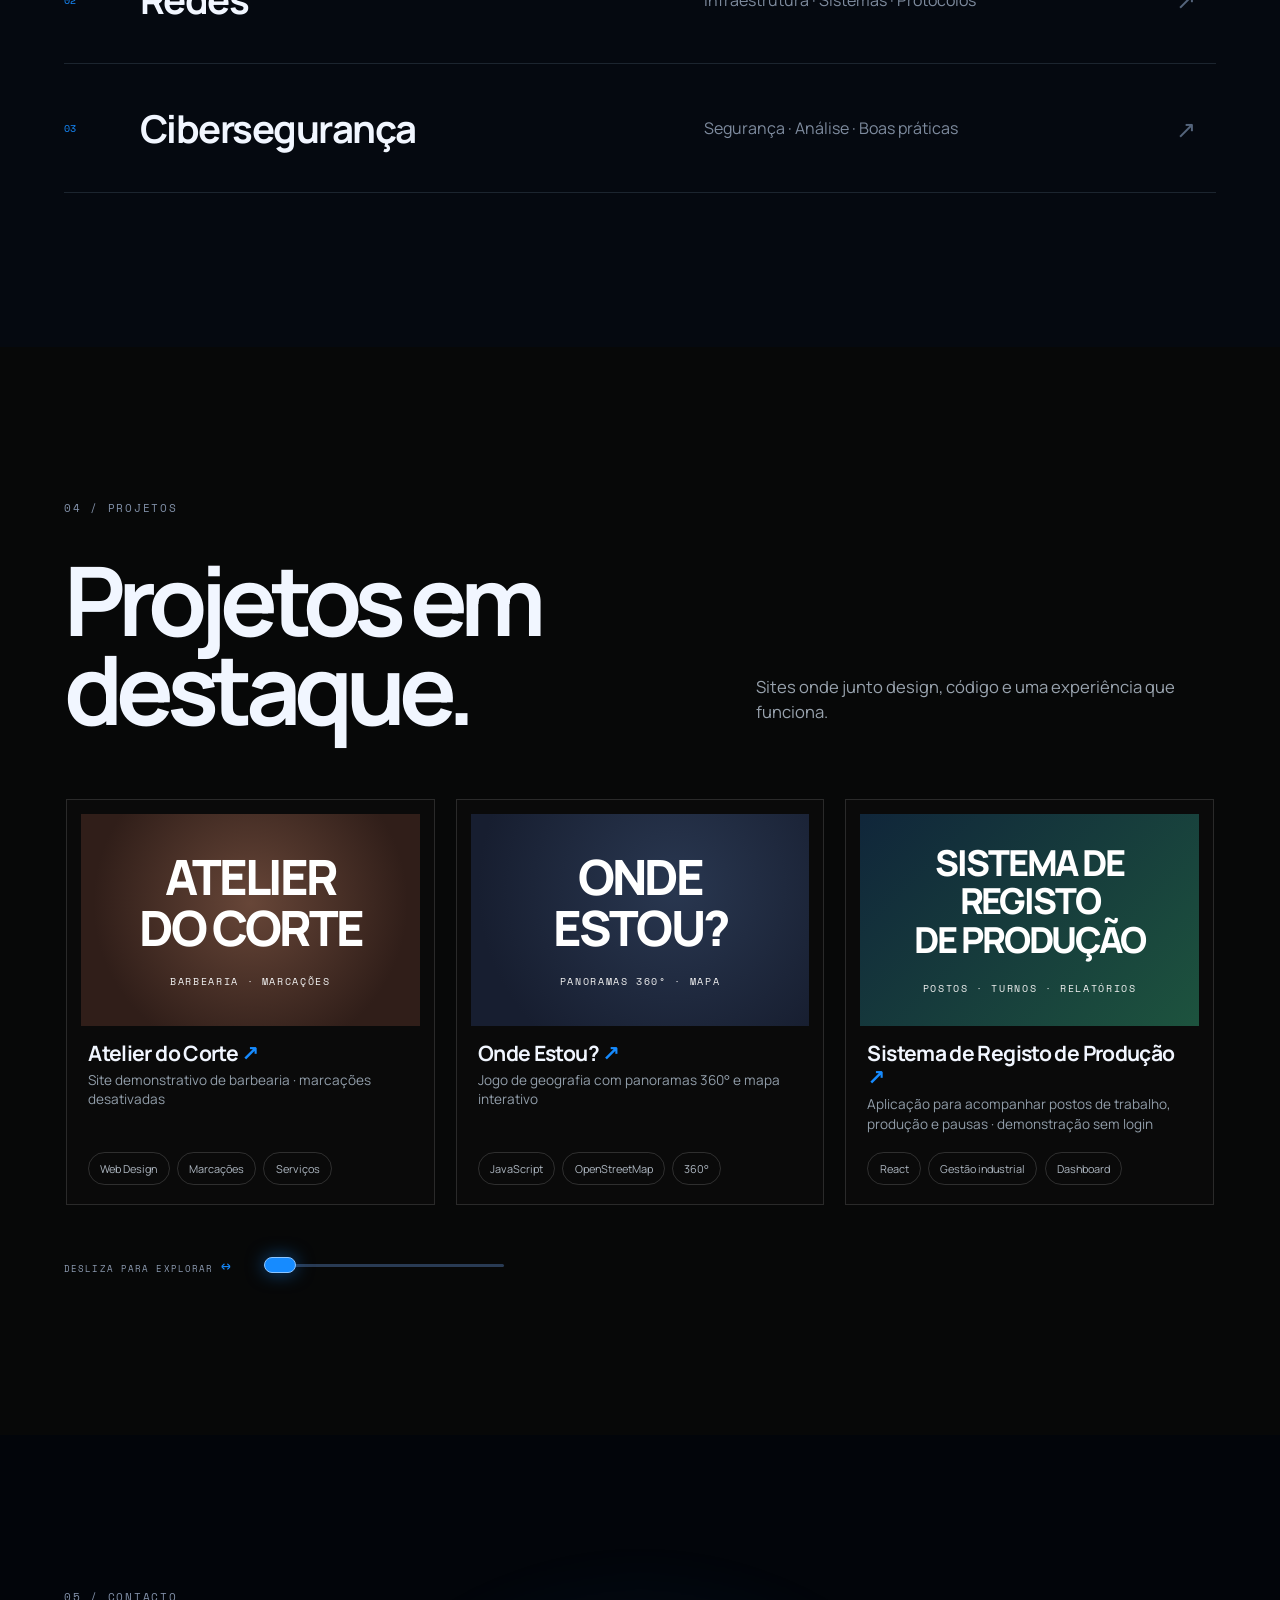
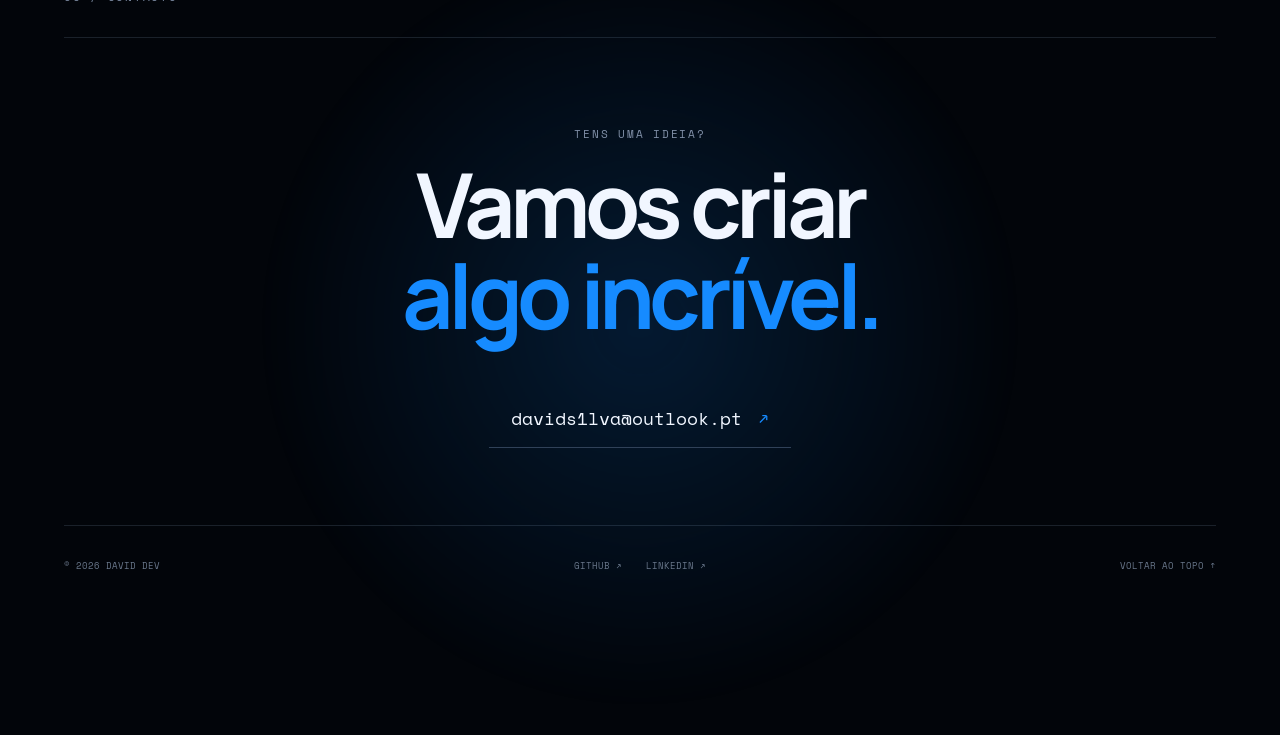
==== commit 5e96fd9a: "Fix W3C HTML validation errors" ====
--- a/index.html
+++ b/index.html
@@ -9,7 +9,7 @@
   <link rel="preconnect" href="https://fonts.googleapis.com" />
   <link rel="preconnect" href="https://fonts.gstatic.com" crossorigin />
   <link href="https://fonts.googleapis.com/css2?family=Manrope:wght@400;500;600;700;800&family=Space+Mono:wght@400;700&display=swap" rel="stylesheet" />
-  <link rel="icon" type="image/svg+xml" href="data:image/svg+xml,%3Csvg xmlns='http://www.w3.org/2000/svg' viewBox='0 0 64 64'%3E%3Crect width='64' height='64' rx='14' fill='%2303060c'/%3E%3Cpath d='M17 16h14c11 0 18 6 18 16S42 48 31 48H17V16Zm10 9v14h4c5 0 8-2 8-7s-3-7-8-7h-4Z' fill='%231f8fff'/%3E%3C/svg%3E" />
+  <link rel="icon" type="image/svg+xml" href="assets/favicon.svg" />
   <link rel="stylesheet" href="styles.css?v=featured-20260915b" />
 </head>
 <body>
@@ -17,13 +17,13 @@
   <div class="cursor-glow" aria-hidden="true"></div>
 
 
-  <div class="cinematic-intro" id="cinematicIntro" aria-label="Introdução David Dev">
+  <div class="cinematic-intro" id="cinematicIntro" role="img" aria-label="Introdução animada David Dev">
     <div class="cinema-sky" aria-hidden="true"></div>
     <div class="cinema-beam beam-left" aria-hidden="true"></div>
     <div class="cinema-beam beam-right" aria-hidden="true"></div>
     <div class="studio-scene">
       <p class="studio-presents">UMA EXPERIÊNCIA DIGITAL</p>
-      <div class="studio-wordmark" aria-label="David Dev">
+      <div class="studio-wordmark" role="img" aria-label="David Dev">
         <span>D</span><span>A</span><span>V</span><span class="letter-i">I<i class="studio-orb"></i></span><span>D</span>
         <b aria-hidden="true"></b>
         <span>D</span><span>E</span><span>V</span>
@@ -112,8 +112,8 @@
     </section>
 
 
-    <section class="skills section-pad">
-      <div class="section-number">03 / COMPETÊNCIAS</div>
+    <section class="skills section-pad" aria-labelledby="skills-heading">
+      <h2 class="section-number skills-heading" id="skills-heading">03 / COMPETÊNCIAS</h2>
       <div class="skills-list">
         <article class="skill-row reveal"><span>01</span><h3>Desenvolvimento</h3><p>Web · Software · Bases de dados</p><b>↗</b></article>
         <article class="skill-row reveal"><span>02</span><h3>Redes</h3><p>Infraestrutura · Sistemas · Protocolos</p><b>↗</b></article>
@@ -130,7 +130,7 @@
     </div>
     <p>Sites onde junto design, código e uma experiência que funciona.</p>
   </div>
-  <div class="site-carousel reveal" id="siteCarousel" aria-label="Galeria de sites">
+  <div class="site-carousel reveal" id="siteCarousel" role="region" aria-label="Galeria de sites">
     <a class="site-tile" href="https://davids1lva.github.io/davids1lva/barbearia-demo/" target="_blank" rel="noopener noreferrer" aria-label="Abrir Atelier do Corte, site demonstrativo">
       <div class="site-preview site-preview--barber" aria-hidden="true">
         <div>
--- a/styles.css
+++ b/styles.css
@@ -110,7 +110,7 @@
 .site-carousel-control{display:flex;align-items:center;gap:2rem;margin-top:1.3rem}
 .site-carousel-control label{white-space:nowrap;font:400 .58rem Space Mono,monospace;letter-spacing:.12em;color:#8c9ab0}
 .site-carousel-control label span{color:var(--blue);font-size:1rem}
-.site-range{flex:1;min-width:0;height:32px;margin:0;appearance:none;-webkit-appearance:none;background:transparent;cursor:pointer}
+.site-range{flex:0 1 240px;min-width:0;height:32px;margin:0;appearance:none;-webkit-appearance:none;background:transparent;cursor:pointer}
 .site-range::-webkit-slider-runnable-track{height:3px;border-radius:10px;background:linear-gradient(90deg,var(--blue) 0 var(--site-progress,0%),#293b54 var(--site-progress,0%) 100%)}
 .site-range::-moz-range-track{height:3px;border-radius:10px;background:#293b54}
 .site-range::-moz-range-progress{height:3px;border-radius:10px;background:var(--blue)}
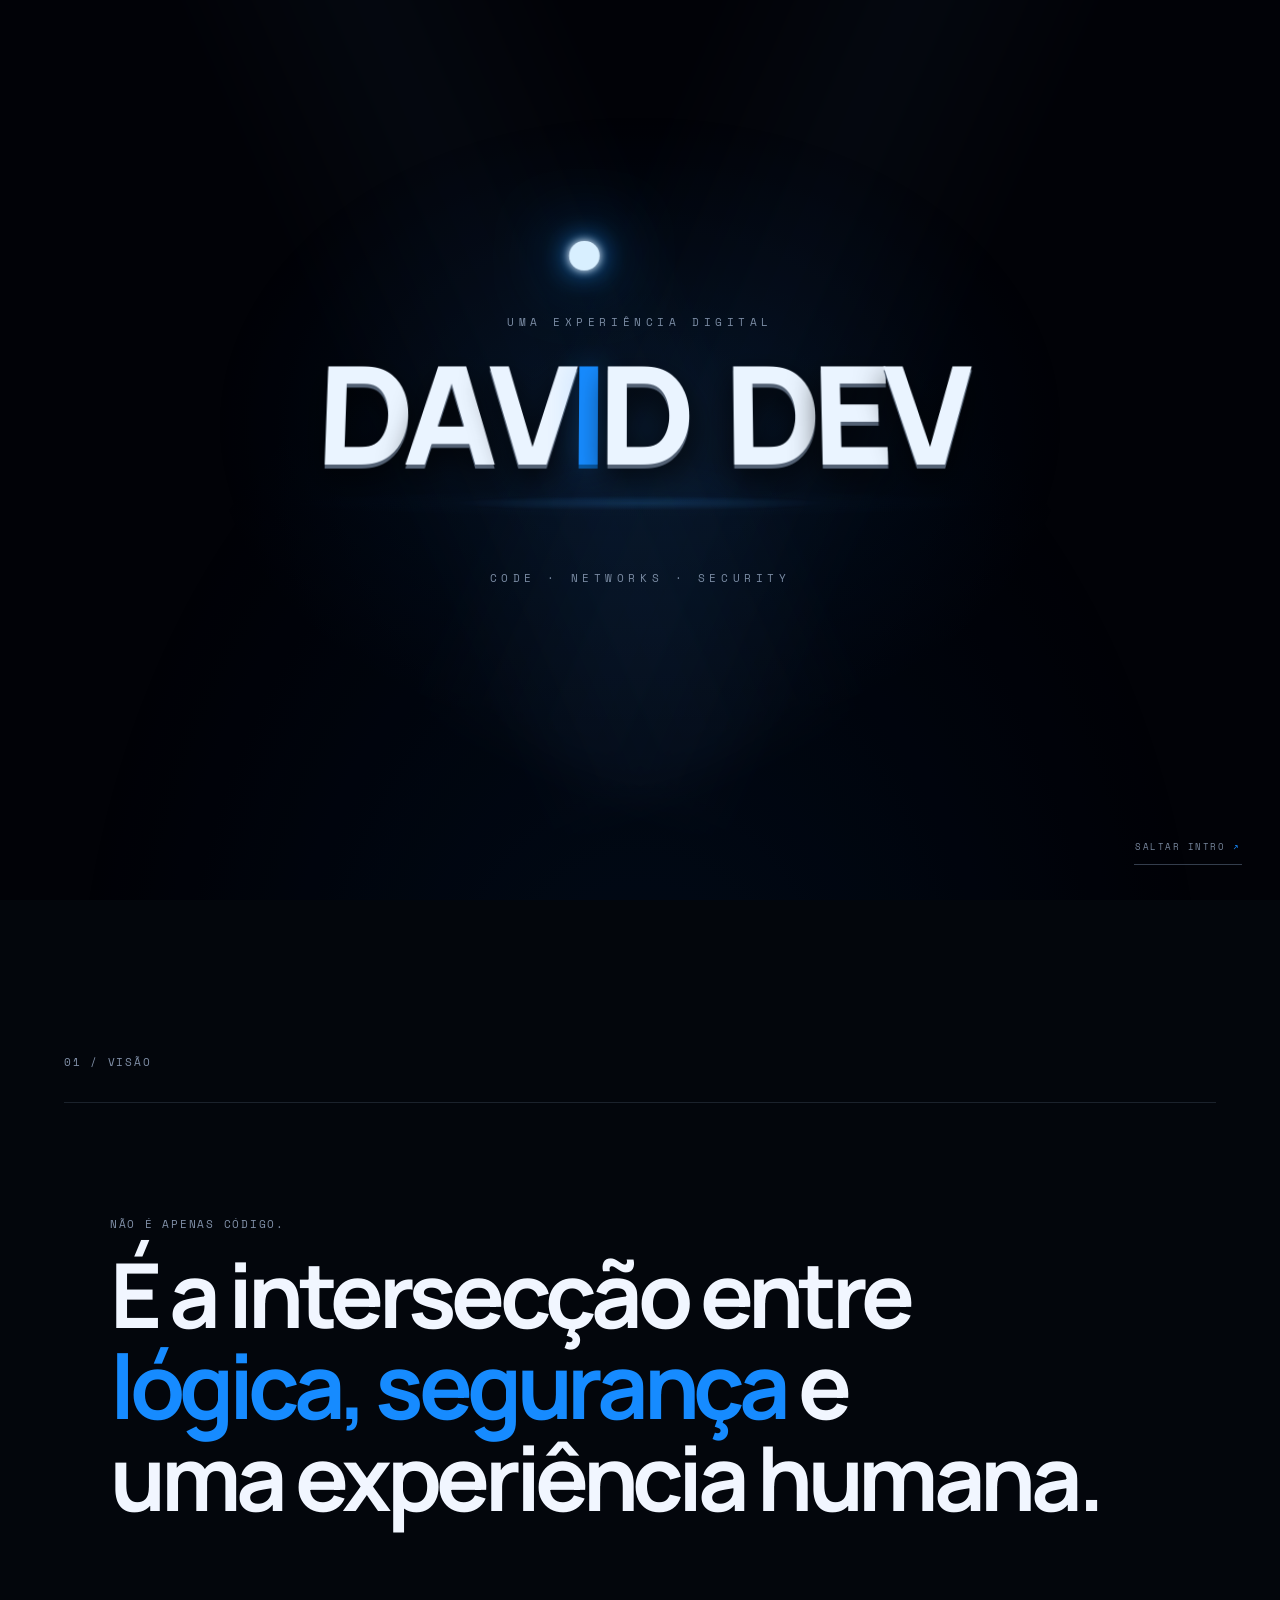
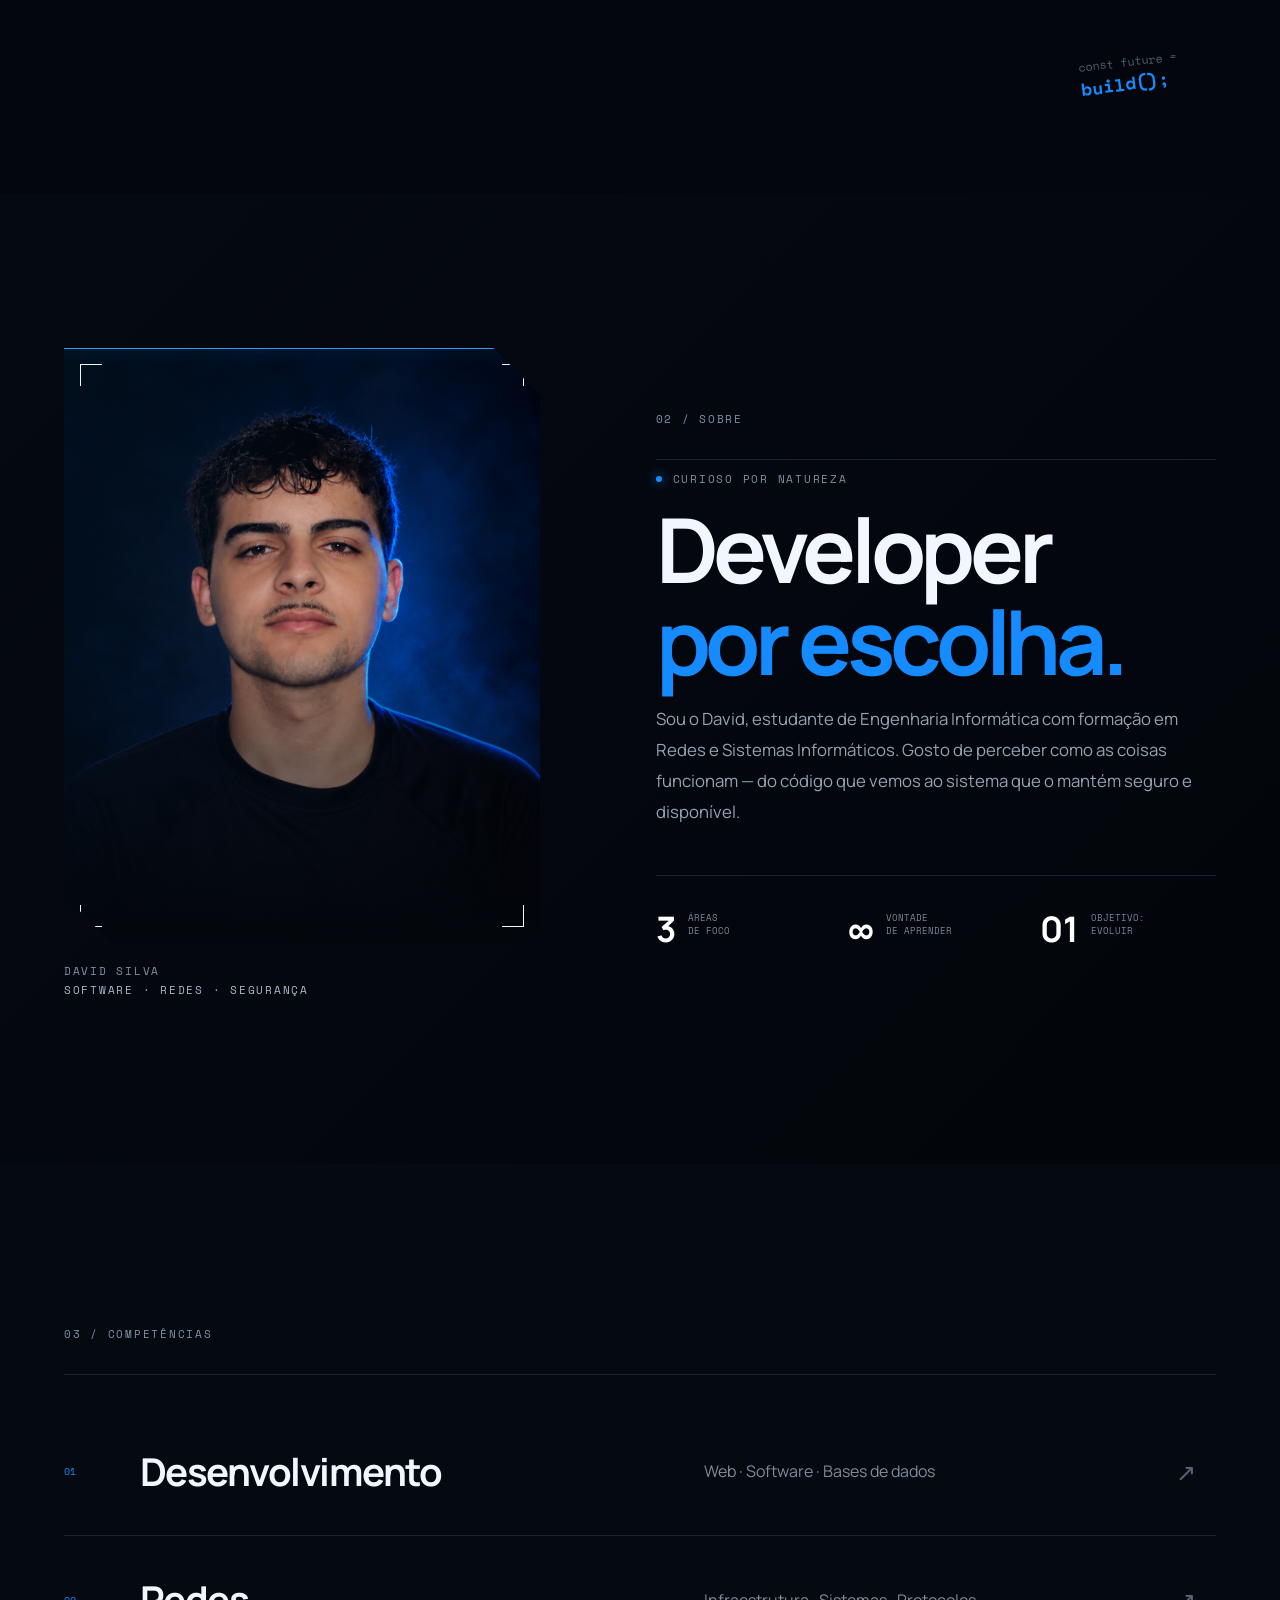
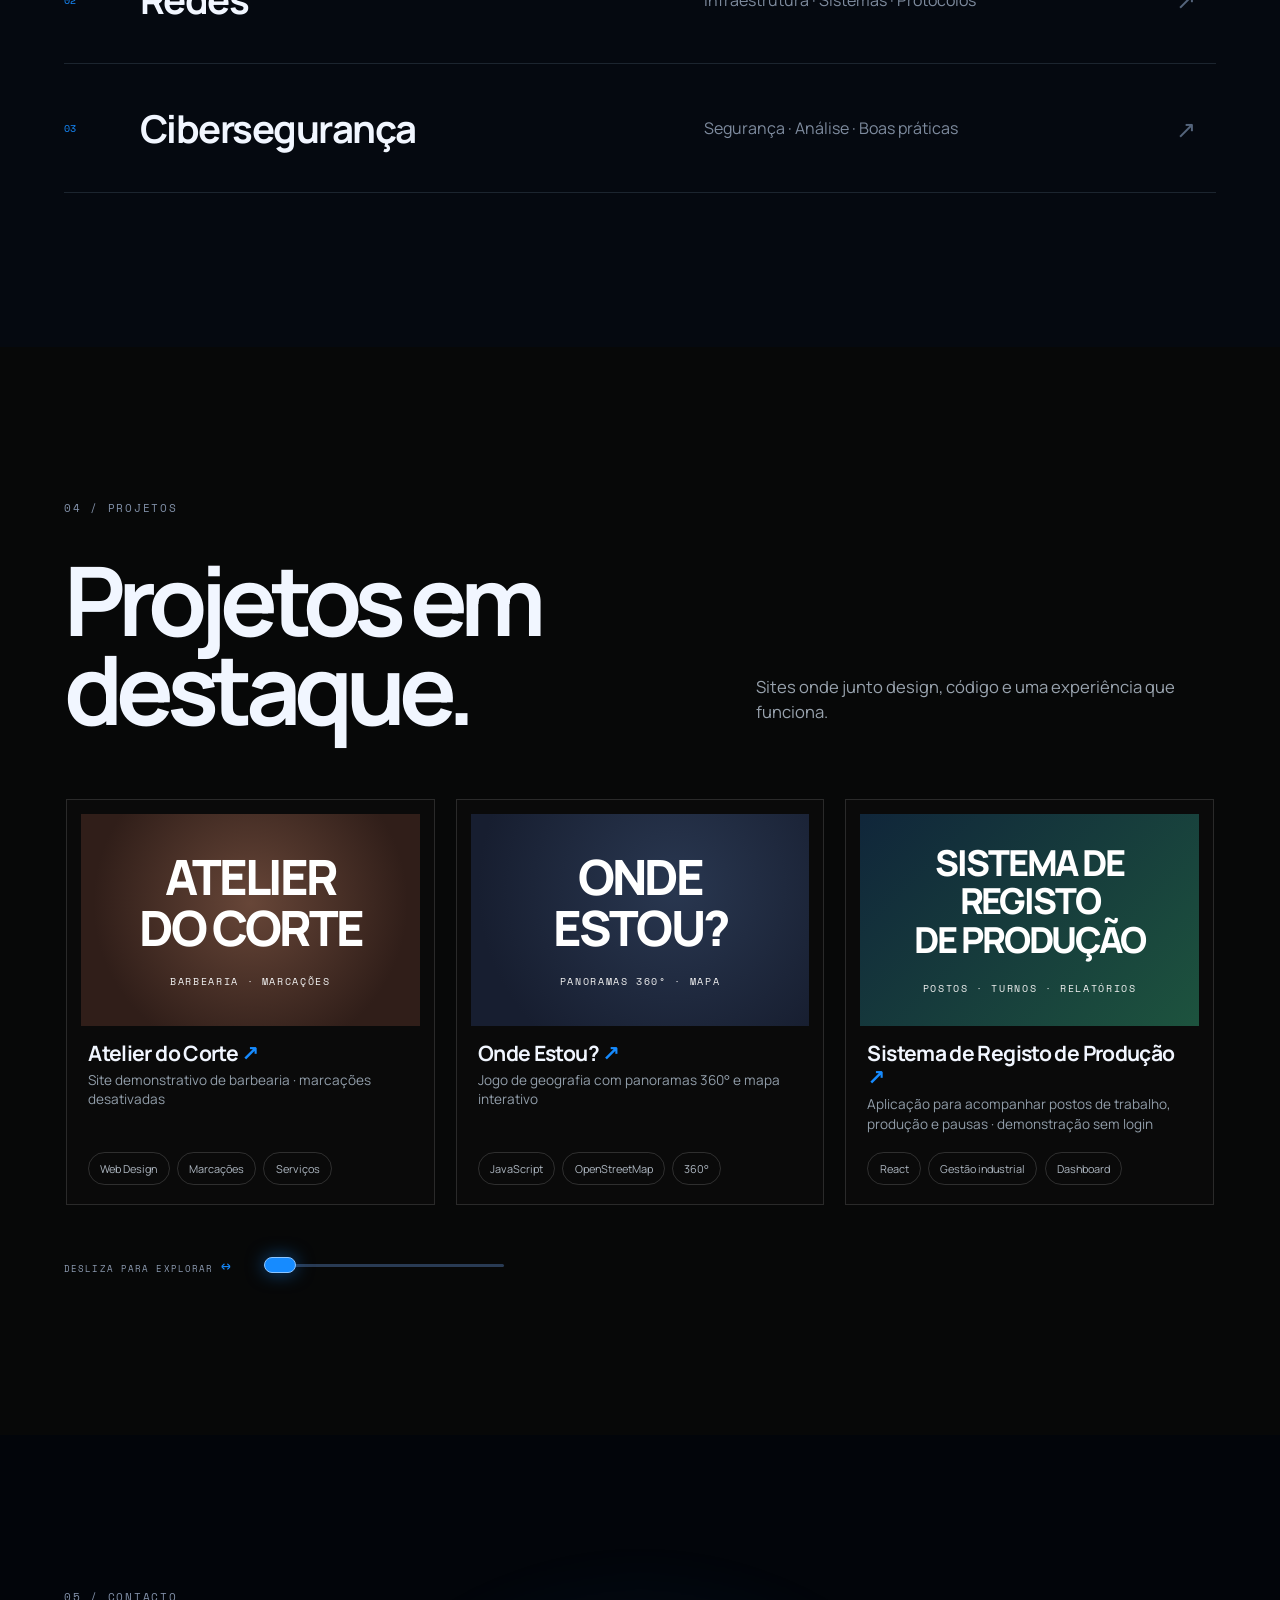
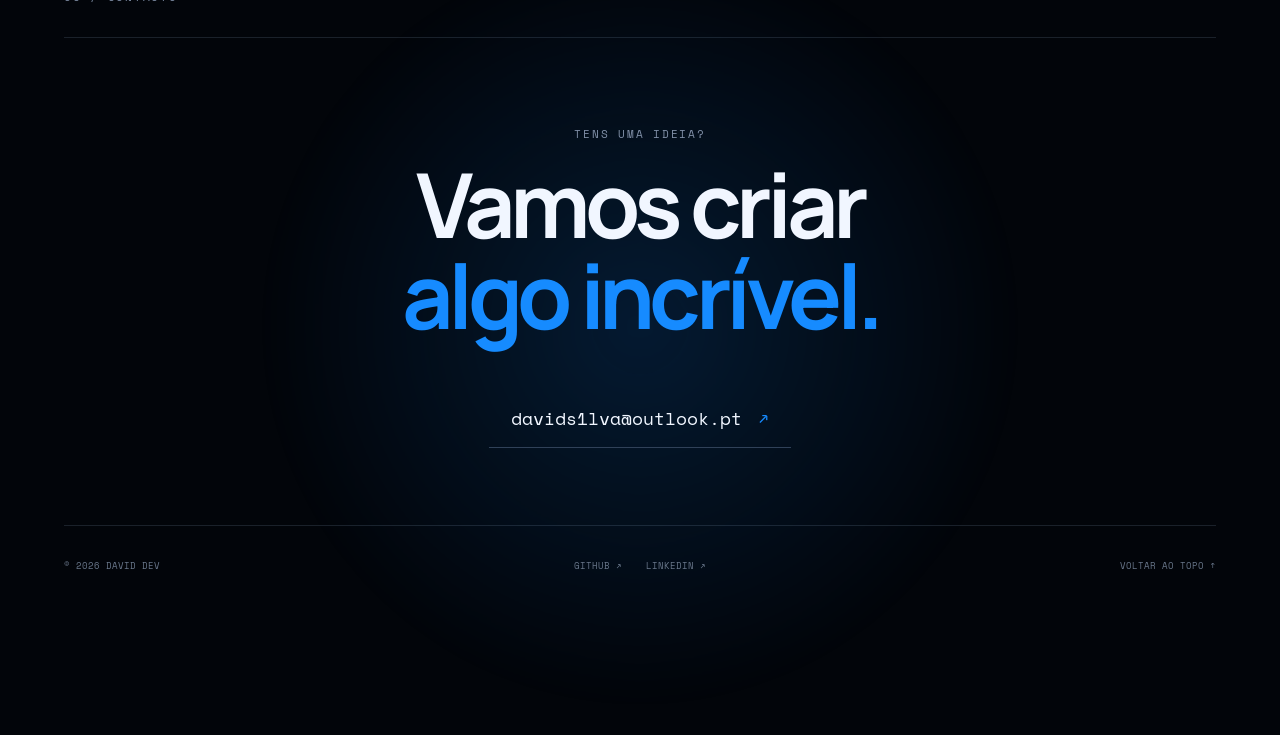
==== commit a79a0649: "Fix W3C warning for interactive intro content" ====
--- a/index.html
+++ b/index.html
@@ -17,7 +17,7 @@
   <div class="cursor-glow" aria-hidden="true"></div>
 
 
-  <div class="cinematic-intro" id="cinematicIntro" role="img" aria-label="Introdução animada David Dev">
+  <div class="cinematic-intro" id="cinematicIntro">
     <div class="cinema-sky" aria-hidden="true"></div>
     <div class="cinema-beam beam-left" aria-hidden="true"></div>
     <div class="cinema-beam beam-right" aria-hidden="true"></div>
